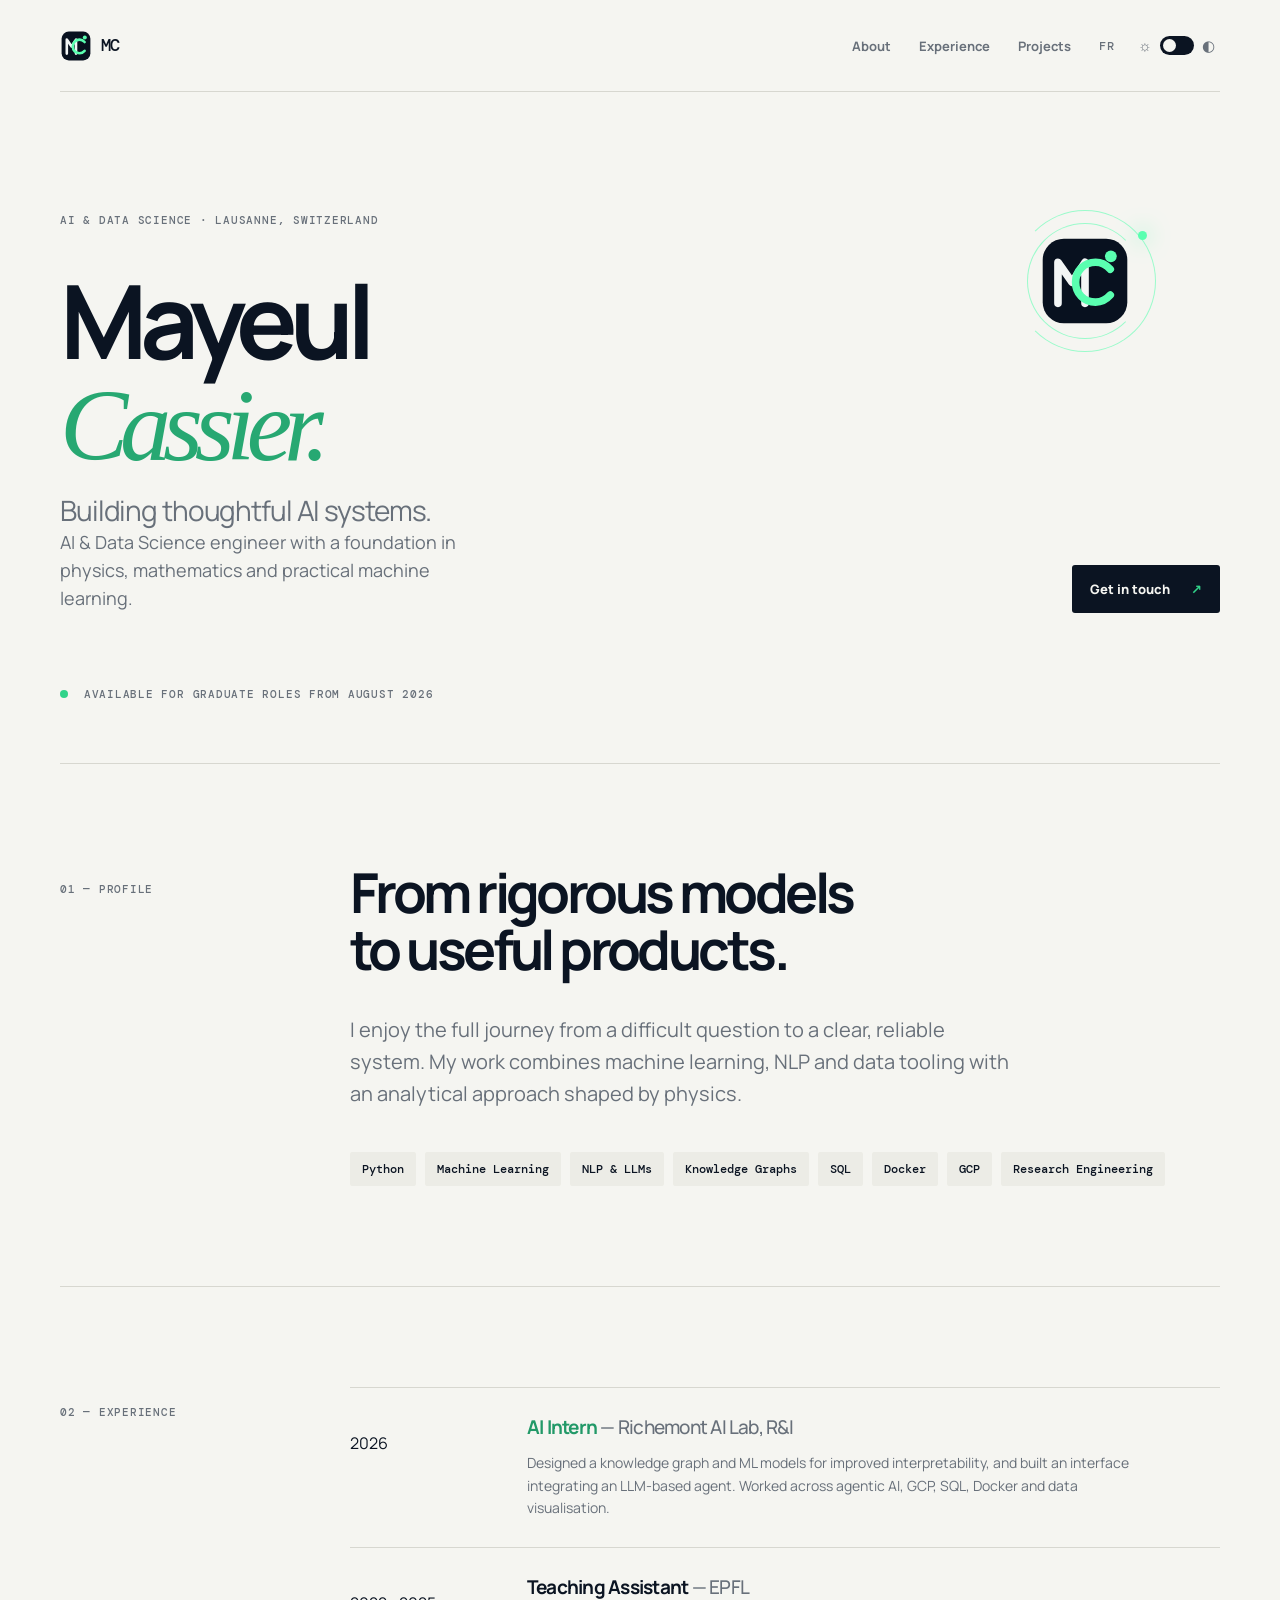
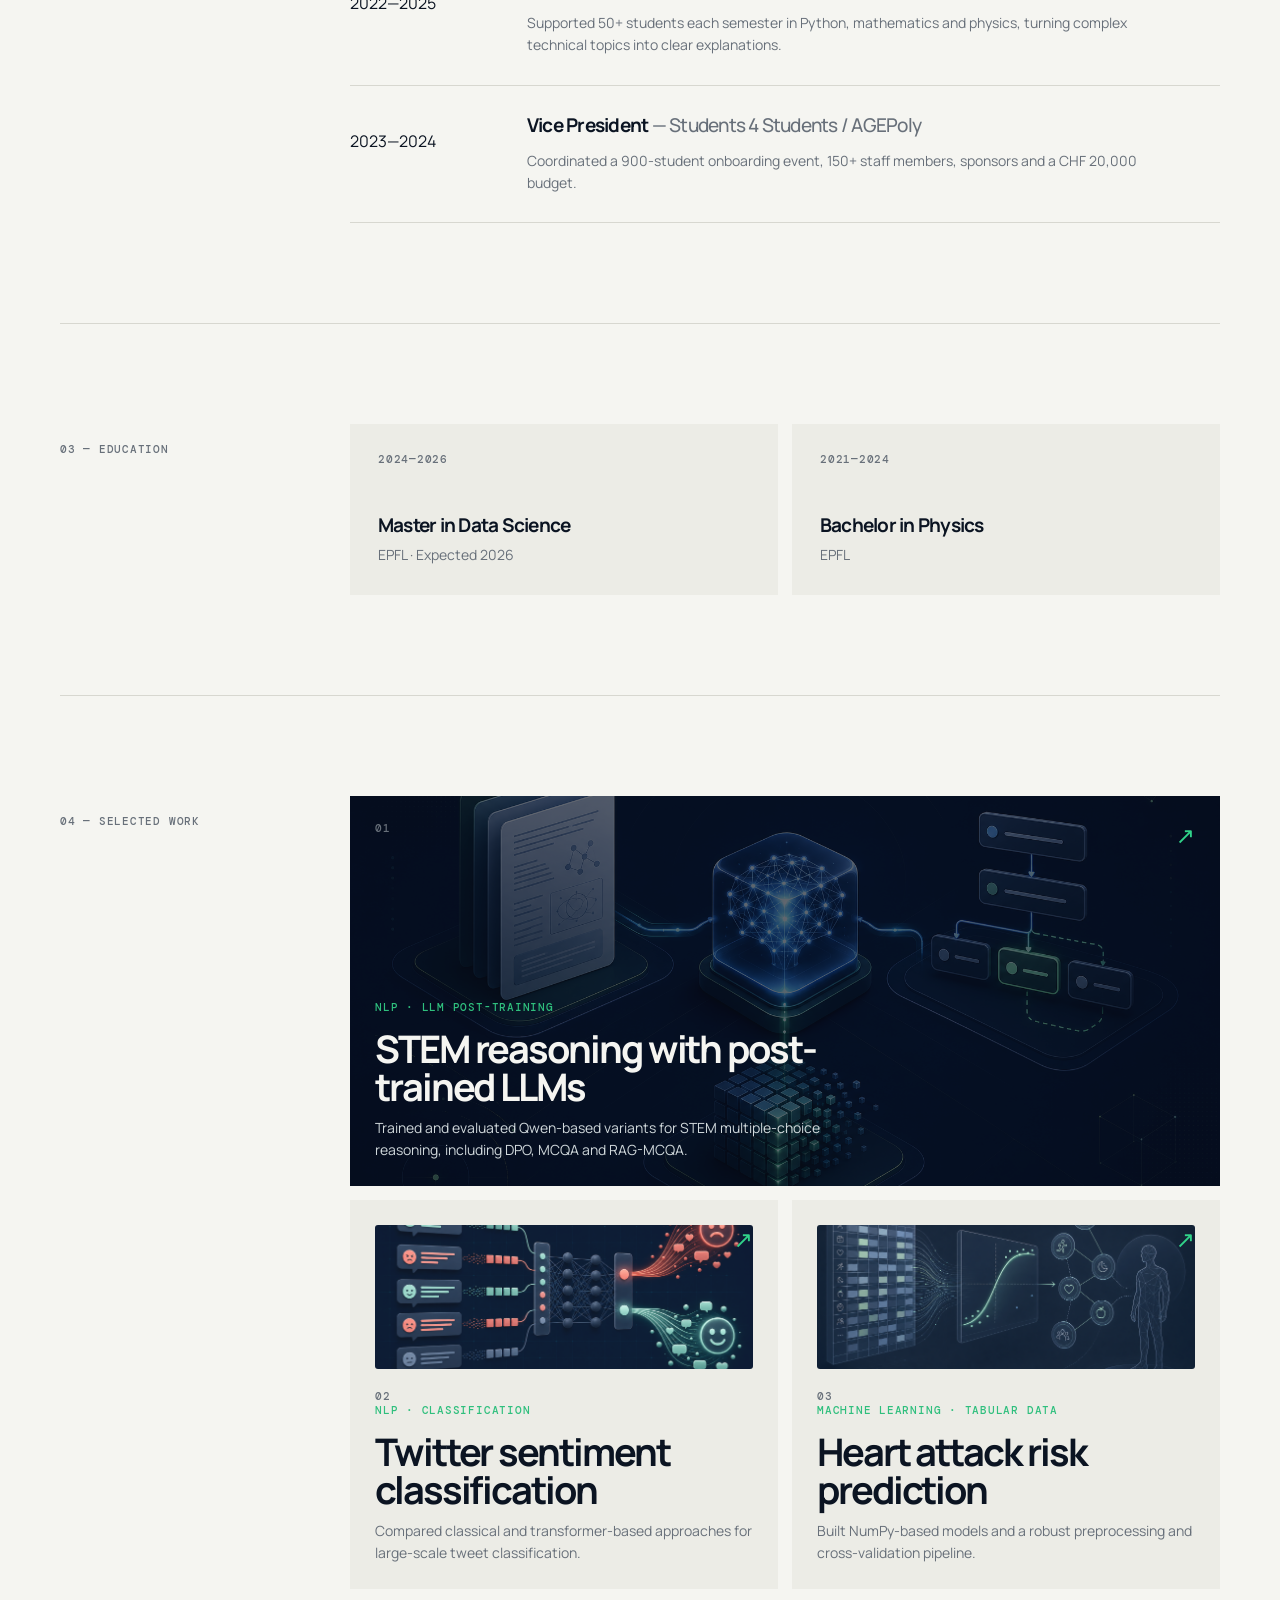
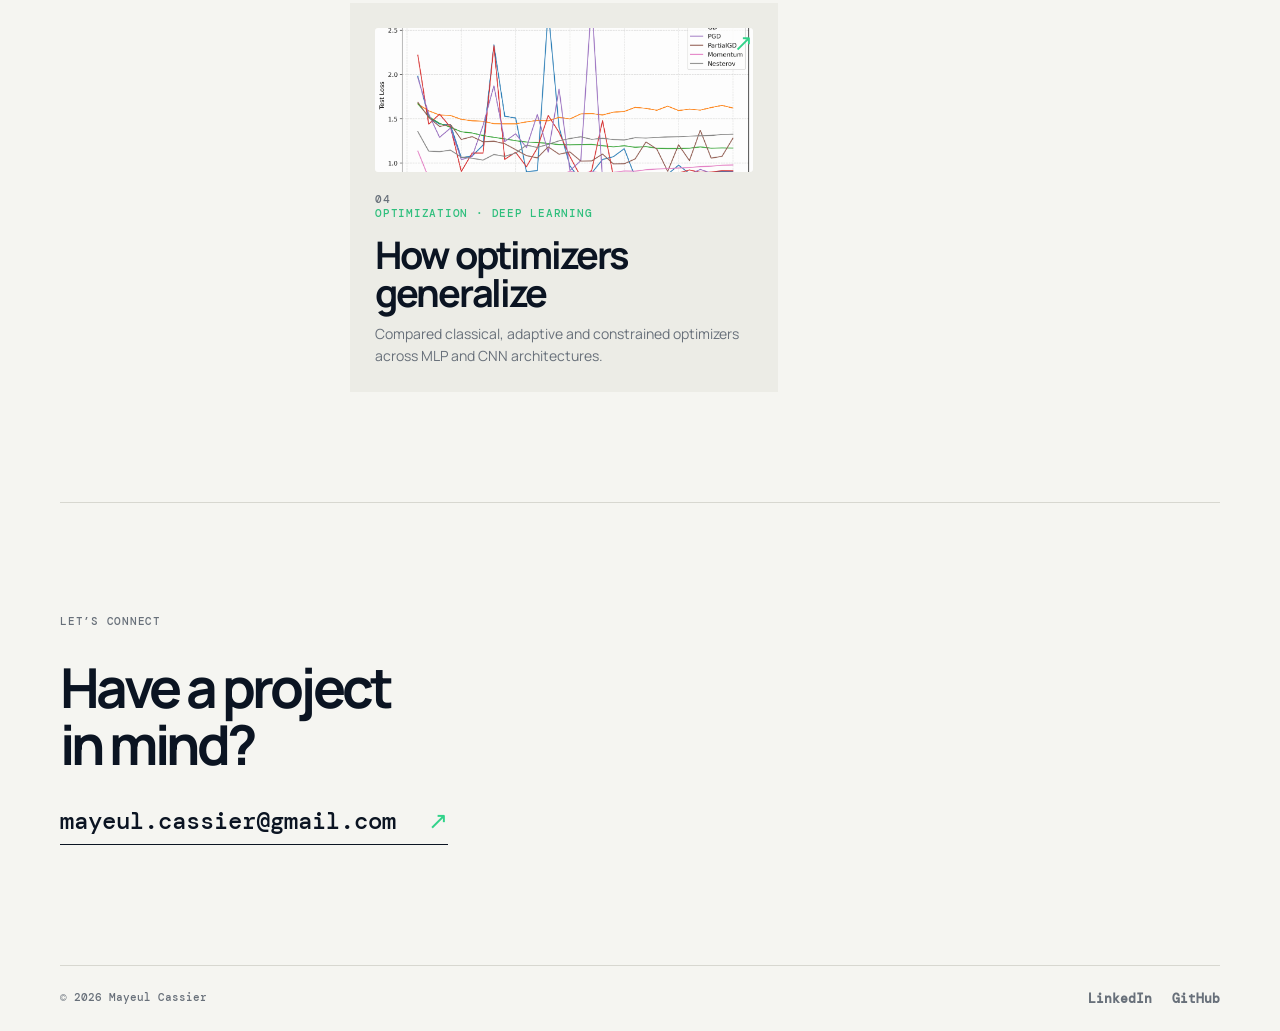
==== index.html @ 99a3031d "Add bilingual portfolio identity and project visuals" ====
<!doctype html>
<html lang="en">
  <head>
    <meta charset="UTF-8" />
    <meta name="viewport" content="width=device-width, initial-scale=1.0" />
    <meta name="description" content="Mayeul Cassier — AI & Data Science engineer based in Lausanne." />
    <meta name="theme-color" content="#08111f" />
    <title>Mayeul Cassier — AI & Data Science</title>
    <link rel="preconnect" href="https://fonts.googleapis.com" />
    <link rel="preconnect" href="https://fonts.gstatic.com" crossorigin />
    <link href="https://fonts.googleapis.com/css2?family=DM+Mono:wght@400;500&family=Manrope:wght@400;500;600;700;800&display=swap" rel="stylesheet" />
    <link rel="stylesheet" href="styles.css" />
    <script>
      (() => {
        const savedTheme = localStorage.getItem('theme');
        const systemPrefersDark = window.matchMedia('(prefers-color-scheme: dark)').matches;
        document.documentElement.dataset.theme = savedTheme || (systemPrefersDark ? 'dark' : 'light');
      })();
    </script>
  </head>
  <body>
    <header class="header container">
      <a class="wordmark" href="#top" aria-label="Mayeul Cassier, home"><img src="assets/mayeul-cassier-mark.svg" alt="" /><span>MC</span></a>
      <nav aria-label="Primary navigation">
        <a href="#about">About</a>
        <a href="#experience">Experience</a>
        <a href="#projects">Projects</a>
      </nav>
      <a class="language-link" href="fr/" hreflang="fr" lang="fr">FR</a>
      <button class="theme-toggle" type="button" aria-label="Toggle colour theme" aria-pressed="false">
        <span class="sun" aria-hidden="true">☼</span>
        <span class="toggle-track" aria-hidden="true"><span></span></span>
        <span class="moon" aria-hidden="true">◐</span>
      </button>
    </header>

    <main id="top">
      <section class="hero container">
        <p class="eyebrow">AI &amp; Data Science · Lausanne, Switzerland</p>
        <div class="identity-emblem" aria-hidden="true">
          <span class="orbit orbit-one"></span><span class="orbit orbit-two"></span><span class="orbit-dot"></span>
          <img src="assets/mayeul-cassier-mark.svg" alt="" />
        </div>
        <h1>Mayeul<br /><em>Cassier.</em></h1>
        <p class="hero-statement">Building thoughtful AI systems.</p>
        <div class="hero-bottom">
          <p class="intro">AI &amp; Data Science engineer with a foundation in physics, mathematics and practical machine learning.</p>
          <a class="button" href="mailto:mayeul.cassier@gmail.com">Get in touch <span aria-hidden="true">↗</span></a>
        </div>
        <div class="availability"><span></span> Available for graduate roles from August 2026</div>
      </section>

      <section class="about section container" id="about">
        <p class="section-label">01 — Profile</p>
        <div class="section-content">
          <h2>From rigorous models<br />to useful products.</h2>
          <p class="large-copy">I enjoy the full journey from a difficult question to a clear, reliable system. My work combines machine learning, NLP and data tooling with an analytical approach shaped by physics.</p>
          <div class="skills" aria-label="Technical skills">
            <span>Python</span><span>Machine Learning</span><span>NLP &amp; LLMs</span><span>Knowledge Graphs</span><span>SQL</span><span>Docker</span><span>GCP</span><span>Research Engineering</span>
          </div>
        </div>
      </section>

      <section class="experience section container" id="experience">
        <p class="section-label">02 — Experience</p>
        <div class="section-content timeline">
          <article class="timeline-item featured">
            <p class="date">2026</p>
            <div>
              <h3>AI Intern <span>— Richemont AI Lab, R&amp;I</span></h3>
              <p>Designed a knowledge graph and ML models for improved interpretability, and built an interface integrating an LLM-based agent. Worked across agentic AI, GCP, SQL, Docker and data visualisation.</p>
            </div>
          </article>
          <article class="timeline-item">
            <p class="date">2022—2025</p>
            <div>
              <h3>Teaching Assistant <span>— EPFL</span></h3>
              <p>Supported 50+ students each semester in Python, mathematics and physics, turning complex technical topics into clear explanations.</p>
            </div>
          </article>
          <article class="timeline-item">
            <p class="date">2023—2024</p>
            <div>
              <h3>Vice President <span>— Students 4 Students / AGEPoly</span></h3>
              <p>Coordinated a 900-student onboarding event, 150+ staff members, sponsors and a CHF 20,000 budget.</p>
            </div>
          </article>
        </div>
      </section>

      <section class="education section container">
        <p class="section-label">03 — Education</p>
        <div class="section-content education-grid">
          <div>
            <p class="year">2024—2026</p>
            <h3>Master in Data Science</h3>
            <p>EPFL · Expected 2026</p>
          </div>
          <div>
            <p class="year">2021—2024</p>
            <h3>Bachelor in Physics</h3>
            <p>EPFL</p>
          </div>
        </div>
      </section>

      <section class="projects section container" id="projects">
        <p class="section-label">04 — Selected work</p>
        <div class="section-content project-grid">
          <a class="project-card project-main" href="https://github.com/MayeulCassier/mnlp-stem-reasoning" target="_blank" rel="noreferrer">
            <img class="project-visual" src="assets/projects/mnlp-reasoning-pipeline.png" alt="Conceptual STEM reasoning pipeline" />
            <p class="project-index">01</p>
            <div><p class="project-type">NLP · LLM post-training</p><h3>STEM reasoning with post-trained LLMs</h3><p>Trained and evaluated Qwen-based variants for STEM multiple-choice reasoning, including DPO, MCQA and RAG-MCQA.</p></div>
            <span class="arrow" aria-hidden="true">↗</span>
          </a>
          <a class="project-card" href="https://github.com/MayeulCassier/twitter-sentiment-classification-epfl" target="_blank" rel="noreferrer">
            <img class="project-visual" src="assets/projects/twitter-sentiment-pipeline.png" alt="Conceptual tweet sentiment pipeline" />
            <p class="project-index">02</p>
            <div><p class="project-type">NLP · Classification</p><h3>Twitter sentiment classification</h3><p>Compared classical and transformer-based approaches for large-scale tweet classification.</p></div>
            <span class="arrow" aria-hidden="true">↗</span>
          </a>
          <a class="project-card" href="https://github.com/MayeulCassier/heart-attack-risk-ml-epfl" target="_blank" rel="noreferrer">
            <img class="project-visual" src="assets/projects/heart-risk-model-overview.png" alt="Conceptual tabular risk model" />
            <p class="project-index">03</p>
            <div><p class="project-type">Machine learning · Tabular data</p><h3>Heart attack risk prediction</h3><p>Built NumPy-based models and a robust preprocessing and cross-validation pipeline.</p></div>
            <span class="arrow" aria-hidden="true">↗</span>
          </a>
          <a class="project-card" href="https://github.com/MayeulCassier/how-optimizers-generalize" target="_blank" rel="noreferrer">
            <img class="project-visual" src="assets/projects/optimizer-generalization-results.png" alt="Optimizer comparison plot" />
            <p class="project-index">04</p>
            <div><p class="project-type">Optimization · Deep learning</p><h3>How optimizers generalize</h3><p>Compared classical, adaptive and constrained optimizers across MLP and CNN architectures.</p></div>
            <span class="arrow" aria-hidden="true">↗</span>
          </a>
        </div>
      </section>

      <section class="contact container">
        <p class="eyebrow">Let’s connect</p>
        <h2>Have a project<br />in mind?</h2>
        <a class="contact-email" href="mailto:mayeul.cassier@gmail.com">mayeul.cassier@gmail.com <span aria-hidden="true">↗</span></a>
      </section>
    </main>

    <footer class="footer container">
      <p>© <span id="year"></span> Mayeul Cassier</p>
      <div><a href="https://www.linkedin.com/in/mayeul-cassier-48a8371b2" target="_blank" rel="noreferrer">LinkedIn</a><a href="https://github.com/MayeulCassier" target="_blank" rel="noreferrer">GitHub</a></div>
    </footer>
    <script src="script.js"></script>
  </body>
</html>
---- styles.css ----
:root { --bg:#f5f5f1; --surface:#ecece6; --text:#0b1422; --muted:#68707a; --line:#d7d7d0; --accent:#5affb0; --dark:#08111f; --shadow:0 20px 45px rgba(7,18,32,.08); }
:root[data-theme="dark"] { --bg:#08111f; --surface:#101d2c; --text:#f2f5f5; --muted:#a5b0bc; --line:#233344; --accent:#5affb0; --dark:#f1f5f4; --shadow:0 20px 45px rgba(0,0,0,.25); }
* { box-sizing:border-box; }
html { scroll-behavior:smooth; }
body { margin:0; background:var(--bg); color:var(--text); font-family:Manrope,system-ui,sans-serif; transition:background .25s,color .25s; }
a { color:inherit; text-decoration:none; }
.container { width:min(1160px,calc(100% - 48px)); margin:auto; }
.header { height:92px; display:flex; align-items:center; justify-content:space-between; border-bottom:1px solid var(--line); }
.wordmark { display:flex; align-items:center; gap:9px; font:500 17px/1 "DM Mono",monospace; letter-spacing:-1px; }.wordmark img { width:32px; height:32px; }.wordmark span { color:var(--text); }
nav { display:flex; gap:28px; margin-left:auto; margin-right:28px; } nav a,.footer a,.language-link { color:var(--muted); font-size:13px; font-weight:700; } nav a:hover,.footer a:hover,.language-link:hover { color:var(--text); }.language-link { margin-right:18px; font:500 12px "DM Mono",monospace; letter-spacing:.08em; }
.theme-toggle { border:0; color:var(--text); background:transparent; padding:5px; display:flex; align-items:center; gap:8px; cursor:pointer; font-size:18px; }.toggle-track { width:34px; height:19px; background:var(--text); border-radius:20px; padding:3px; display:flex; align-items:center; }.toggle-track span { display:block; width:13px; height:13px; border-radius:50%; background:var(--bg); transition:transform .2s; }:root[data-theme="dark"] .toggle-track span { transform:translateX(15px); }.sun,.moon { font-size:15px; color:var(--muted); }
.hero { min-height:610px; padding:110px 0 62px; display:flex; flex-direction:column; position:relative; }.eyebrow,.section-label,.project-index,.project-type,.availability,.year { font:500 11px/1.3 "DM Mono",monospace; text-transform:uppercase; letter-spacing:.07em; color:var(--muted); }.hero h1 { margin:32px 0 15px; max-width:850px; font-size:clamp(54px,8vw,112px); line-height:.98; letter-spacing:-.075em; font-weight:700; }.hero h1 em { color:#27a872; font-family:Georgia,serif; font-weight:400; letter-spacing:-.08em; }.hero-statement { margin:0; color:var(--muted); font-size:clamp(18px,2.3vw,28px); letter-spacing:-.04em; }.identity-emblem { position:absolute; top:112px; right:5%; width:154px; aspect-ratio:1; display:grid; place-items:center; }.identity-emblem img { width:94px; height:94px; position:relative; z-index:2; }.orbit { position:absolute; border:1px solid color-mix(in srgb,var(--accent) 58%,transparent); border-radius:50%; animation:orbit 11s linear infinite; }.orbit-one { width:142px; height:142px; border-left-color:transparent; }.orbit-two { width:116px; height:116px; border-right-color:transparent; animation-duration:7s; animation-direction:reverse; }.orbit-dot { position:absolute; width:9px; height:9px; border-radius:50%; background:var(--accent); box-shadow:0 0 22px var(--accent); transform:translate(57px,-46px); animation:pulse 2.8s ease-in-out infinite; }.hero-bottom { display:flex; justify-content:space-between; align-items:end; gap:40px; margin-top:auto; }.intro { max-width:410px; margin:0; font-size:18px; line-height:1.55; color:var(--muted); }.button { padding:15px 18px; background:var(--text); color:var(--bg); font-size:13px; font-weight:800; border-radius:3px; white-space:nowrap; }.button span,.contact-email span { margin-left:18px; color:#31d38a; }.availability { margin-top:74px; }.availability span { display:inline-block; width:8px; height:8px; background:#31d38a; border-radius:50%; margin-right:8px; }
.section { display:grid; grid-template-columns:25% 1fr; padding:100px 0; border-top:1px solid var(--line); }.section-label { padding-top:7px; }.section-content h2,.contact h2 { font-size:clamp(32px,4.3vw,60px); line-height:1.04; letter-spacing:-.065em; margin:0 0 36px; }.large-copy { max-width:670px; color:var(--muted); font-size:20px; line-height:1.6; }.skills { display:flex; flex-wrap:wrap; gap:9px; margin-top:42px; }.skills span { padding:9px 12px; background:var(--surface); border-radius:2px; font:500 12px "DM Mono",monospace; }
.timeline { border-top:1px solid var(--line); }.timeline-item { display:grid; grid-template-columns:155px 1fr; gap:22px; padding:28px 0; border-bottom:1px solid var(--line); }.timeline-item h3,.education-grid h3 { font-size:19px; line-height:1.25; letter-spacing:-.04em; margin:0 0 12px; }.timeline-item h3 span { color:var(--muted); font-weight:500; }.timeline-item p:not(.date),.education-grid p:not(.year) { max-width:610px; margin:0; color:var(--muted); font-size:14px; line-height:1.6; }.featured h3 { color:#229968; }
.education-grid { display:grid; grid-template-columns:repeat(2,1fr); gap:14px; }.education-grid>div { padding:28px; min-height:170px; background:var(--surface); }.education-grid .year { margin:0 0 47px; }.education-grid h3 { margin-bottom:7px; }
.project-grid { display:grid; grid-template-columns:repeat(2,1fr); gap:14px; }.project-card { min-height:340px; padding:25px; background:var(--surface); display:flex; flex-direction:column; position:relative; overflow:hidden; transition:transform .2s,box-shadow .2s; }.project-card:hover { transform:translateY(-4px); box-shadow:var(--shadow); }.project-main { grid-column:span 2; min-height:390px; background:var(--dark); color:var(--bg); }.project-visual { width:100%; height:144px; object-fit:cover; border-radius:3px; margin-bottom:20px; opacity:.94; transition:transform .35s ease,opacity .35s ease; }.project-card:hover .project-visual { transform:scale(1.035); opacity:1; }.project-main .project-visual { position:absolute; inset:0; width:100%; height:100%; border-radius:0; margin:0; opacity:.36; }.project-main::after { content:""; position:absolute; inset:0; background:linear-gradient(90deg,rgba(8,17,31,.93),rgba(8,17,31,.55)); }.project-main>* { position:relative; z-index:1; }.project-index { margin:0; }.project-card>div { margin-top:auto; max-width:525px; }.project-type { color:#2fbf7d; margin:0 0 15px; }.project-card h3 { margin:0 0 12px; font-size:clamp(23px,3vw,38px); line-height:1; letter-spacing:-.055em; }.project-card p:last-child { margin:0; max-width:460px; color:var(--muted); font-size:14px; line-height:1.55; }.project-main p:last-child { color:#d0d8db; }.arrow { position:absolute; top:23px; right:25px; font-size:23px; color:#31d38a; }
.contact { margin-top:10px; padding:100px 0 120px; border-top:1px solid var(--line); }.contact h2 { margin:31px 0; }.contact-email { display:inline-block; padding-bottom:8px; border-bottom:1px solid var(--text); font:500 clamp(16px,2vw,24px) "DM Mono",monospace; }.footer { padding:24px 0; border-top:1px solid var(--line); display:flex; justify-content:space-between; color:var(--muted); font:500 11px "DM Mono",monospace; }.footer p { margin:0; }.footer div { display:flex; gap:20px; }
@keyframes orbit { to { transform:rotate(360deg); } } @keyframes pulse { 50% { transform:translate(57px,-46px) scale(.65); opacity:.45; } }
@media (prefers-reduced-motion:reduce) { *,*::before,*::after { animation-duration:.01ms !important; animation-iteration-count:1 !important; scroll-behavior:auto !important; } }
@media (max-width:700px) { .container { width:min(100% - 32px,1160px); }.header { height:72px; } nav { display:none; }.language-link { margin-left:auto; margin-right:14px; }.hero { min-height:620px; padding-top:75px; }.hero h1 { margin:27px 0 12px; font-size:56px; }.identity-emblem { top:68px; right:0; width:96px; }.identity-emblem img { width:62px; height:62px; }.orbit-one { width:92px; height:92px; }.orbit-two { width:72px; height:72px; }.orbit-dot { transform:translate(35px,-29px); }.hero-bottom { align-items:start; flex-direction:column; }.availability { margin-top:58px; }.section { grid-template-columns:1fr; gap:35px; padding:70px 0; }.timeline-item { grid-template-columns:1fr; gap:11px; }.education-grid,.project-grid { grid-template-columns:1fr; }.project-main { grid-column:auto; }.project-card { min-height:310px; }.project-main { min-height:360px; }.contact { padding:75px 0; }.footer { gap:20px; flex-direction:column; } }
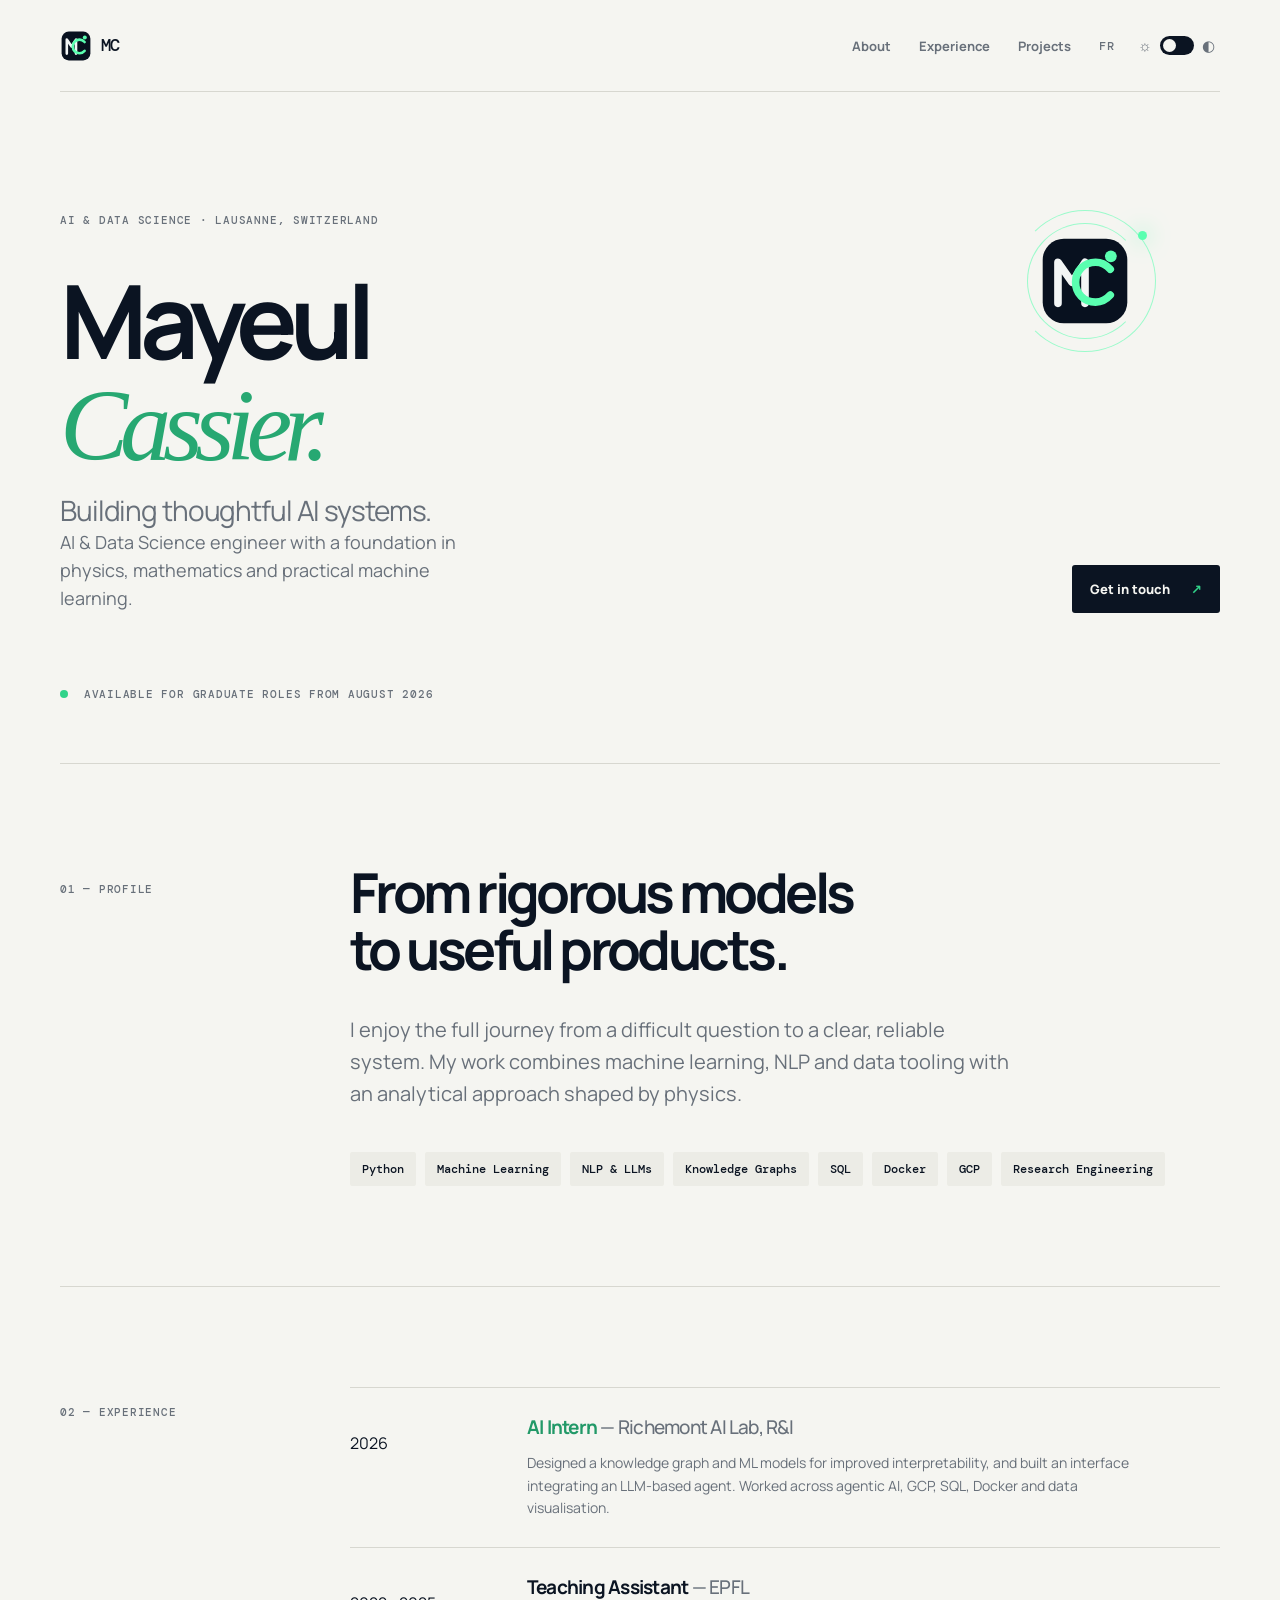
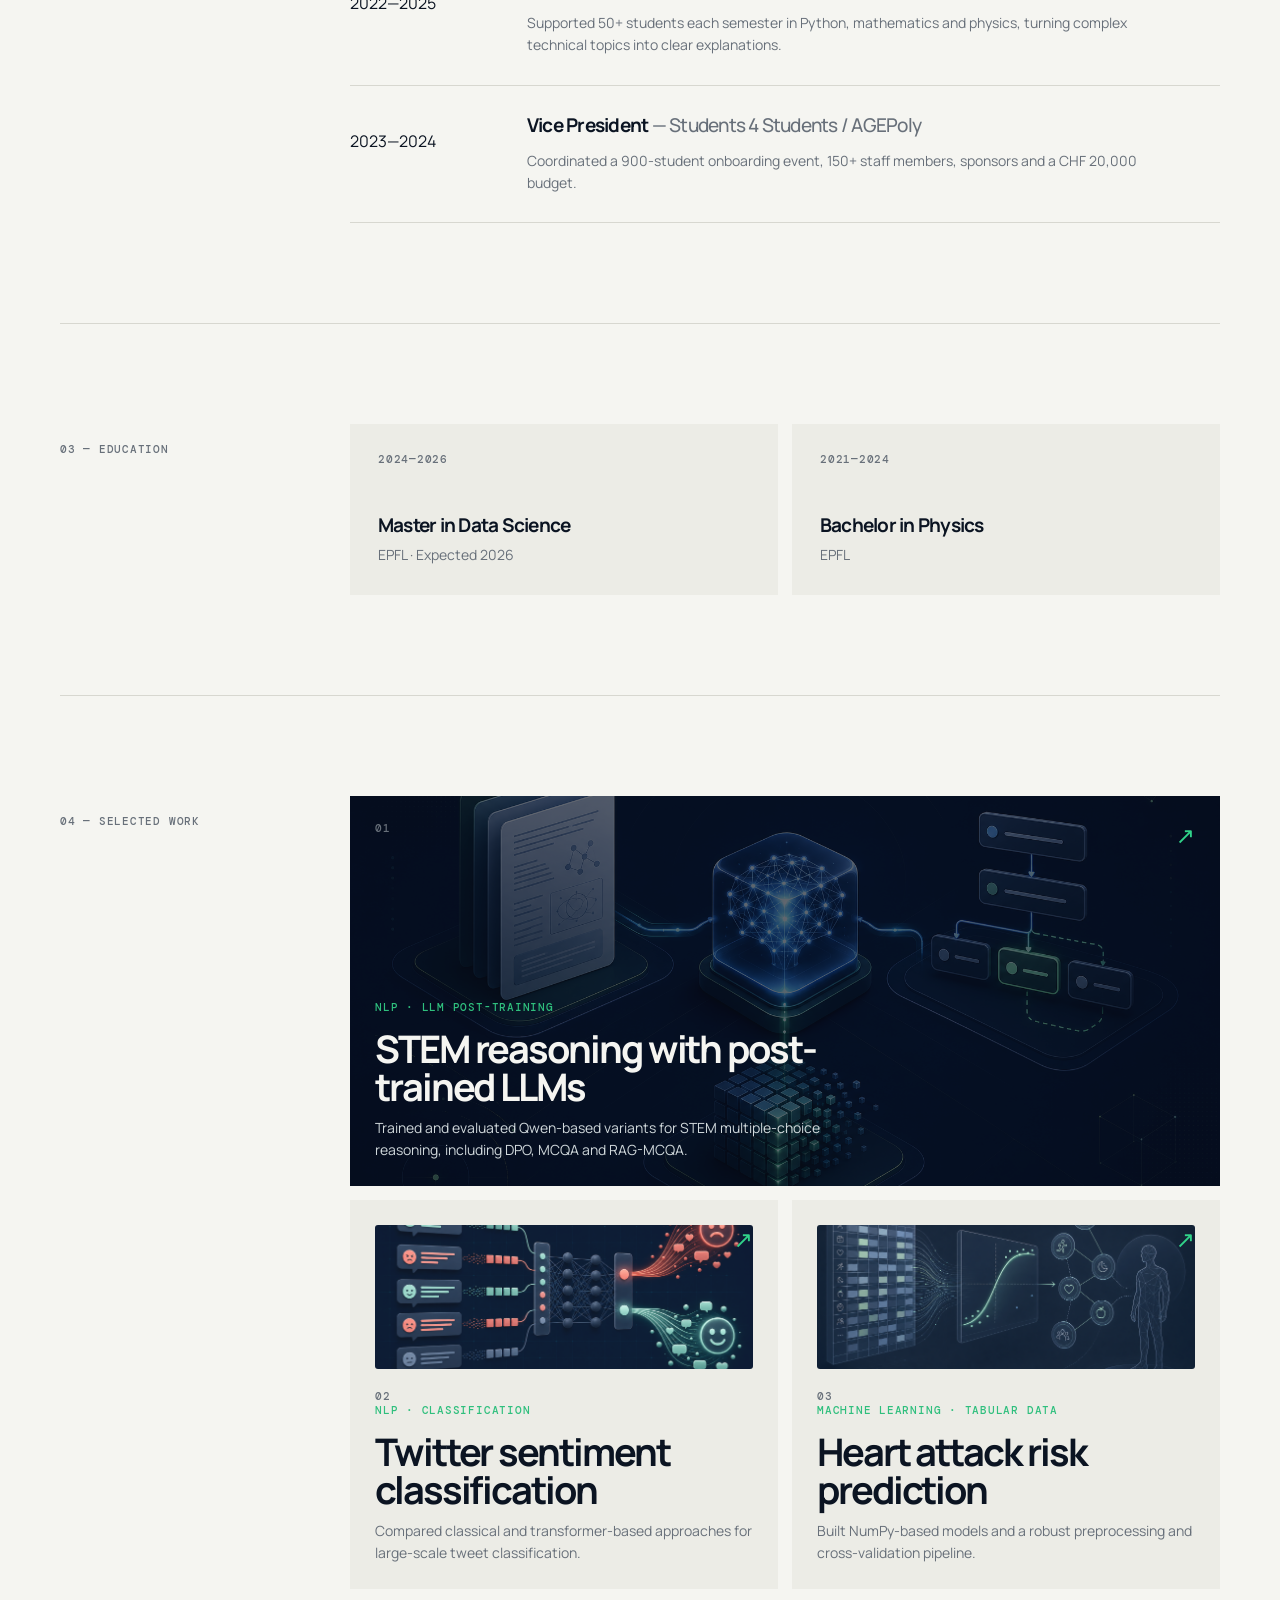
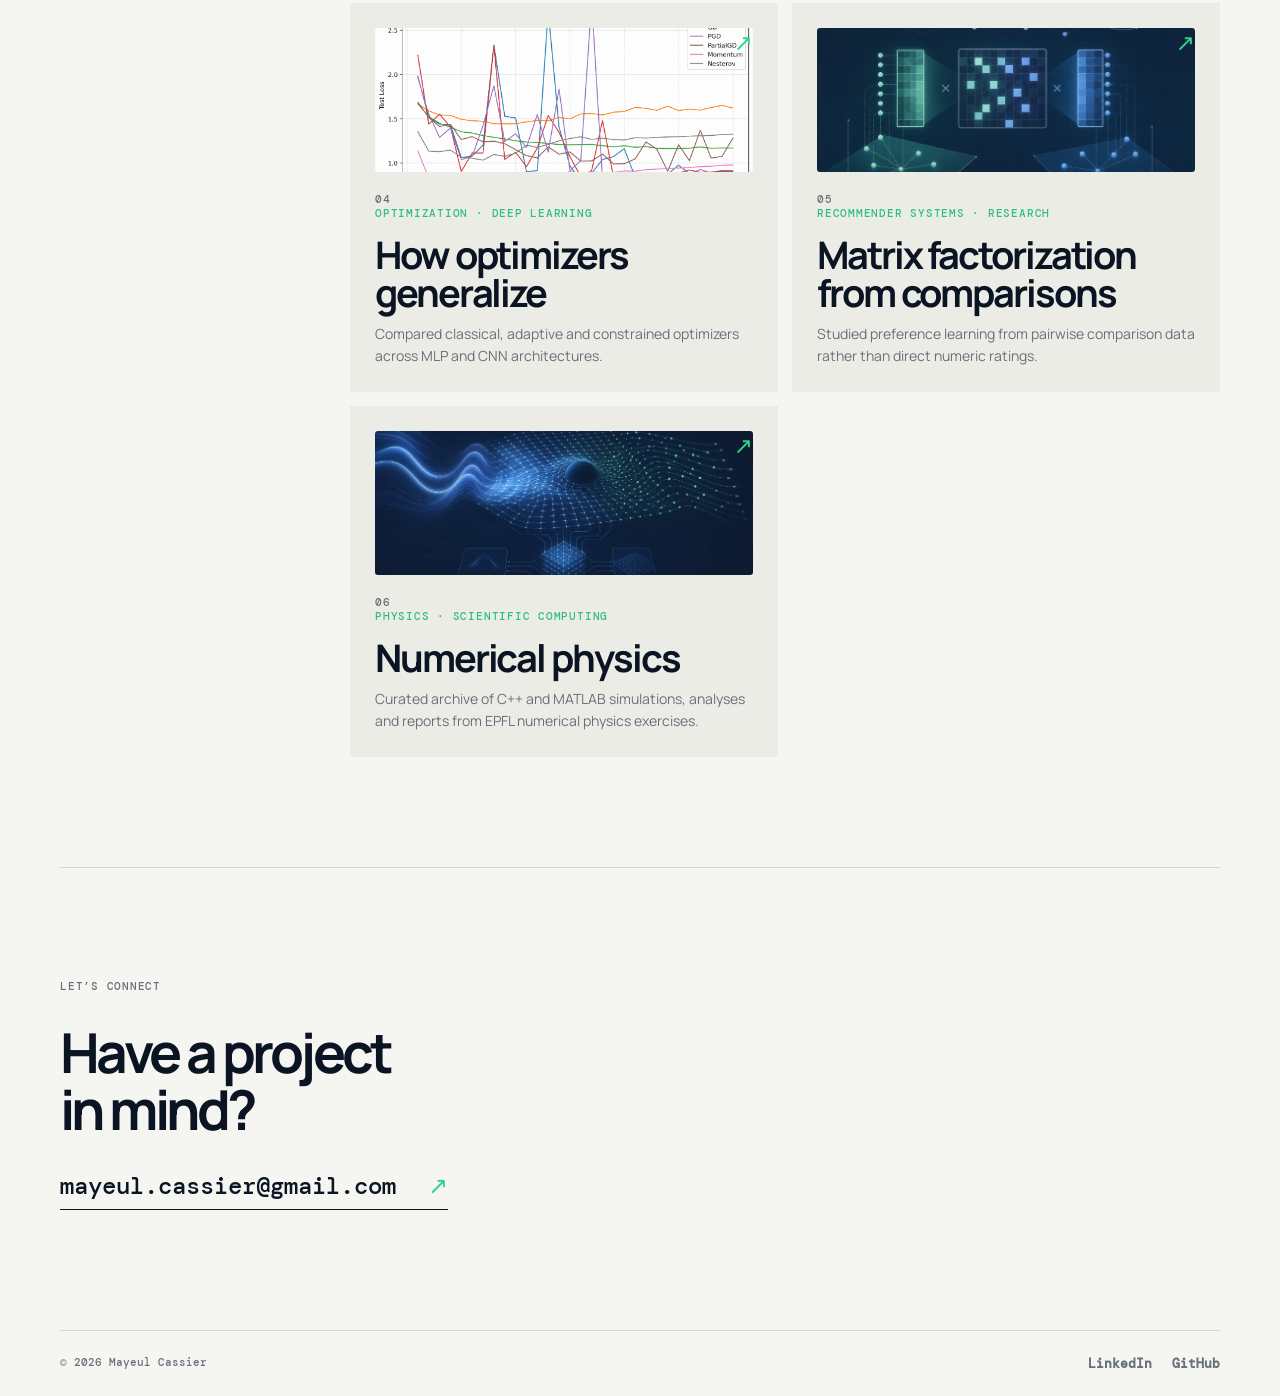
==== commit 695facde: "Add matrix and physics project visuals" ====
--- a/index.html
+++ b/index.html
@@ -131,6 +131,18 @@
             <div><p class="project-type">Optimization · Deep learning</p><h3>How optimizers generalize</h3><p>Compared classical, adaptive and constrained optimizers across MLP and CNN architectures.</p></div>
             <span class="arrow" aria-hidden="true">↗</span>
           </a>
+          <a class="project-card" href="https://github.com/MayeulCassier/Matrix-Factorization-With-Comparison-Data" target="_blank" rel="noreferrer">
+            <img class="project-visual" src="assets/projects/matrix-factorization-comparisons.png" alt="Conceptual matrix factorization from comparison data" />
+            <p class="project-index">05</p>
+            <div><p class="project-type">Recommender systems · Research</p><h3>Matrix factorization from comparisons</h3><p>Studied preference learning from pairwise comparison data rather than direct numeric ratings.</p></div>
+            <span class="arrow" aria-hidden="true">↗</span>
+          </a>
+          <a class="project-card" href="https://github.com/MayeulCassier/numerical-physics-epfl" target="_blank" rel="noreferrer">
+            <img class="project-visual" src="assets/projects/numerical-physics-simulation.png" alt="Conceptual numerical physics simulation" />
+            <p class="project-index">06</p>
+            <div><p class="project-type">Physics · Scientific computing</p><h3>Numerical physics</h3><p>Curated archive of C++ and MATLAB simulations, analyses and reports from EPFL numerical physics exercises.</p></div>
+            <span class="arrow" aria-hidden="true">↗</span>
+          </a>
         </div>
       </section>
 
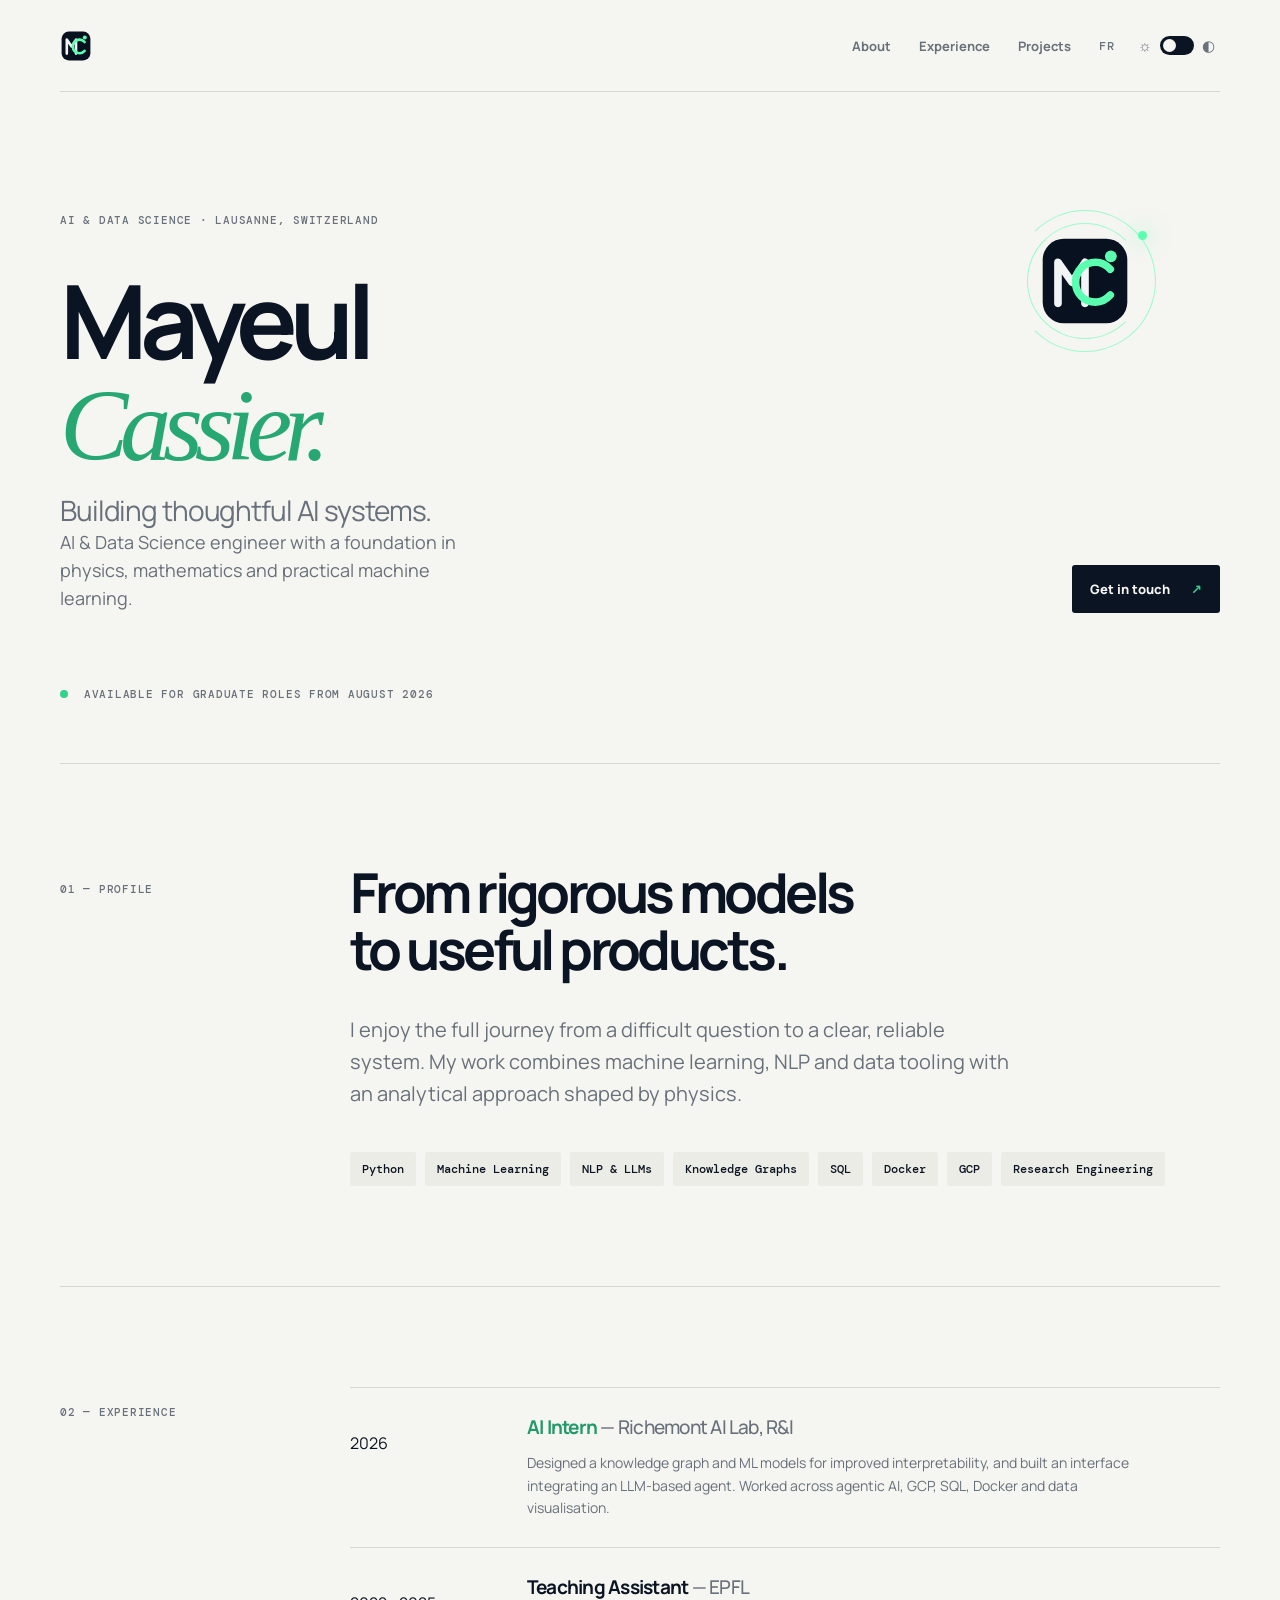
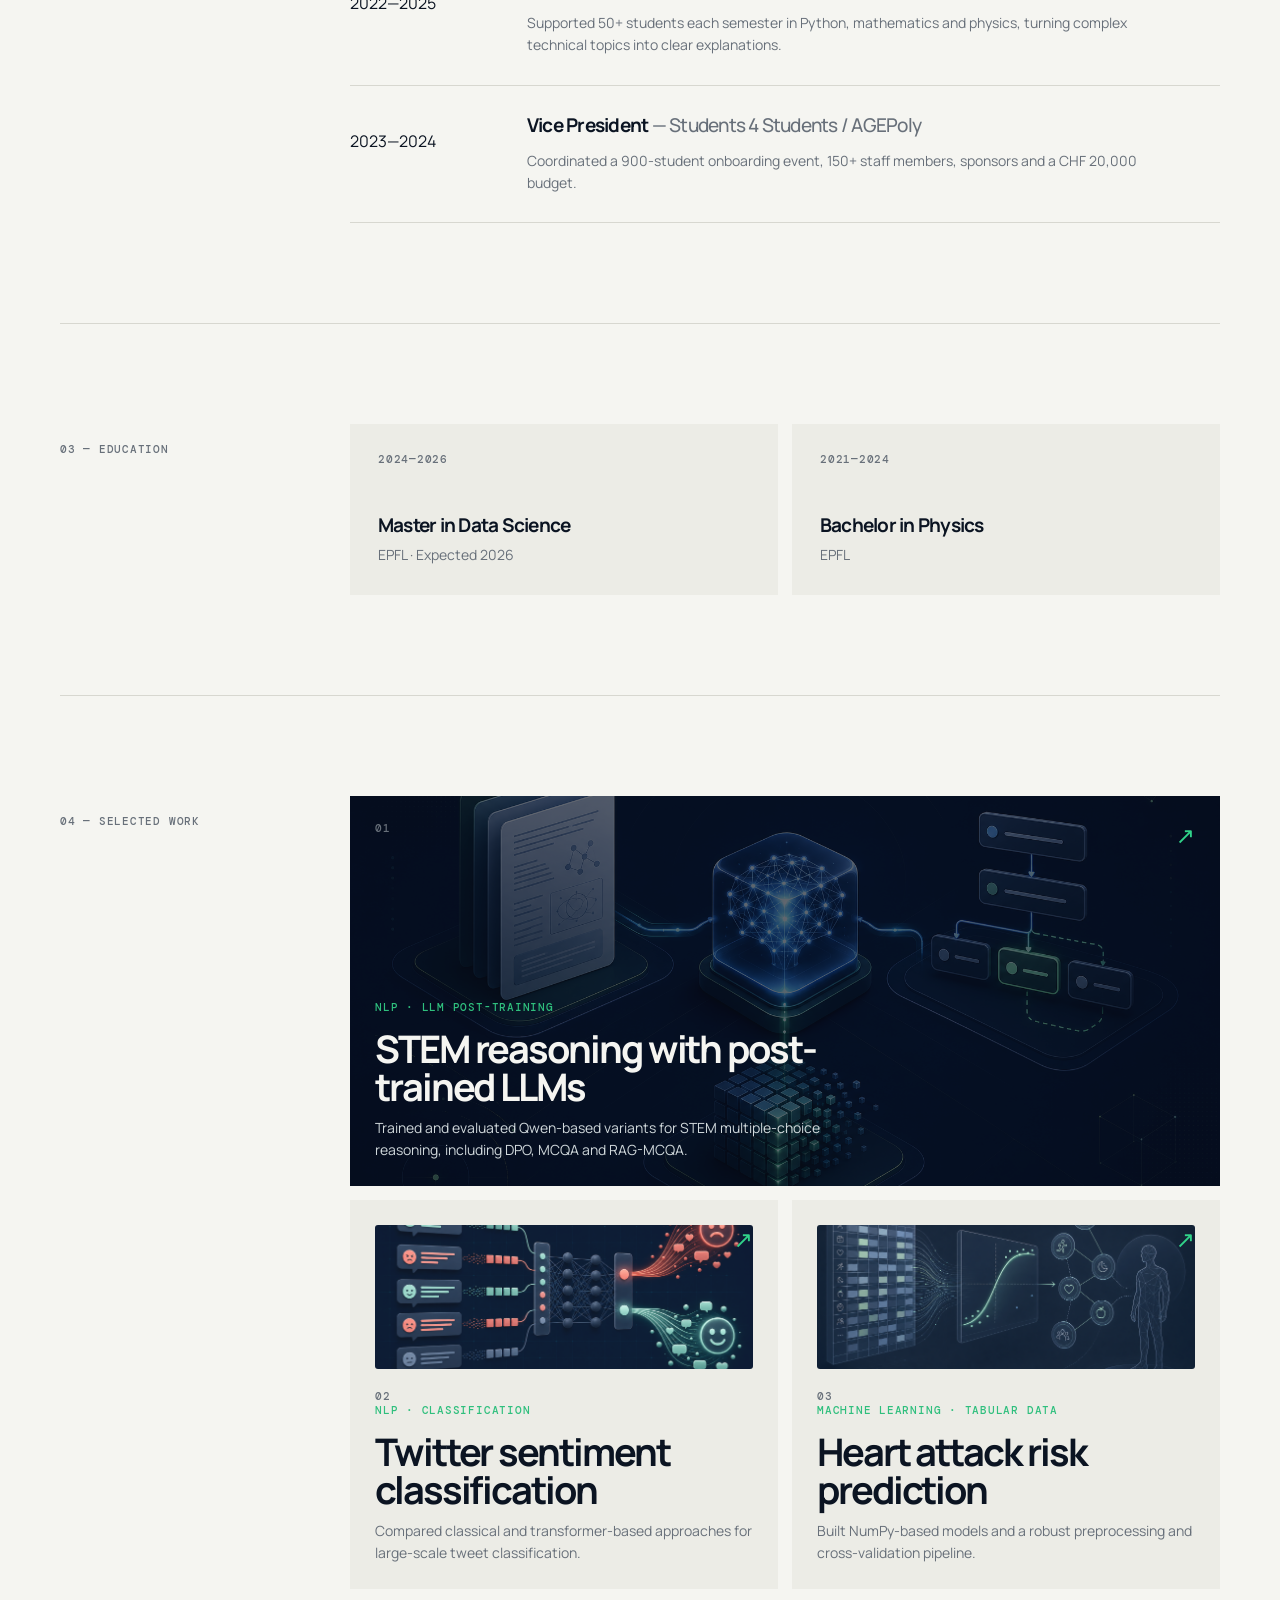
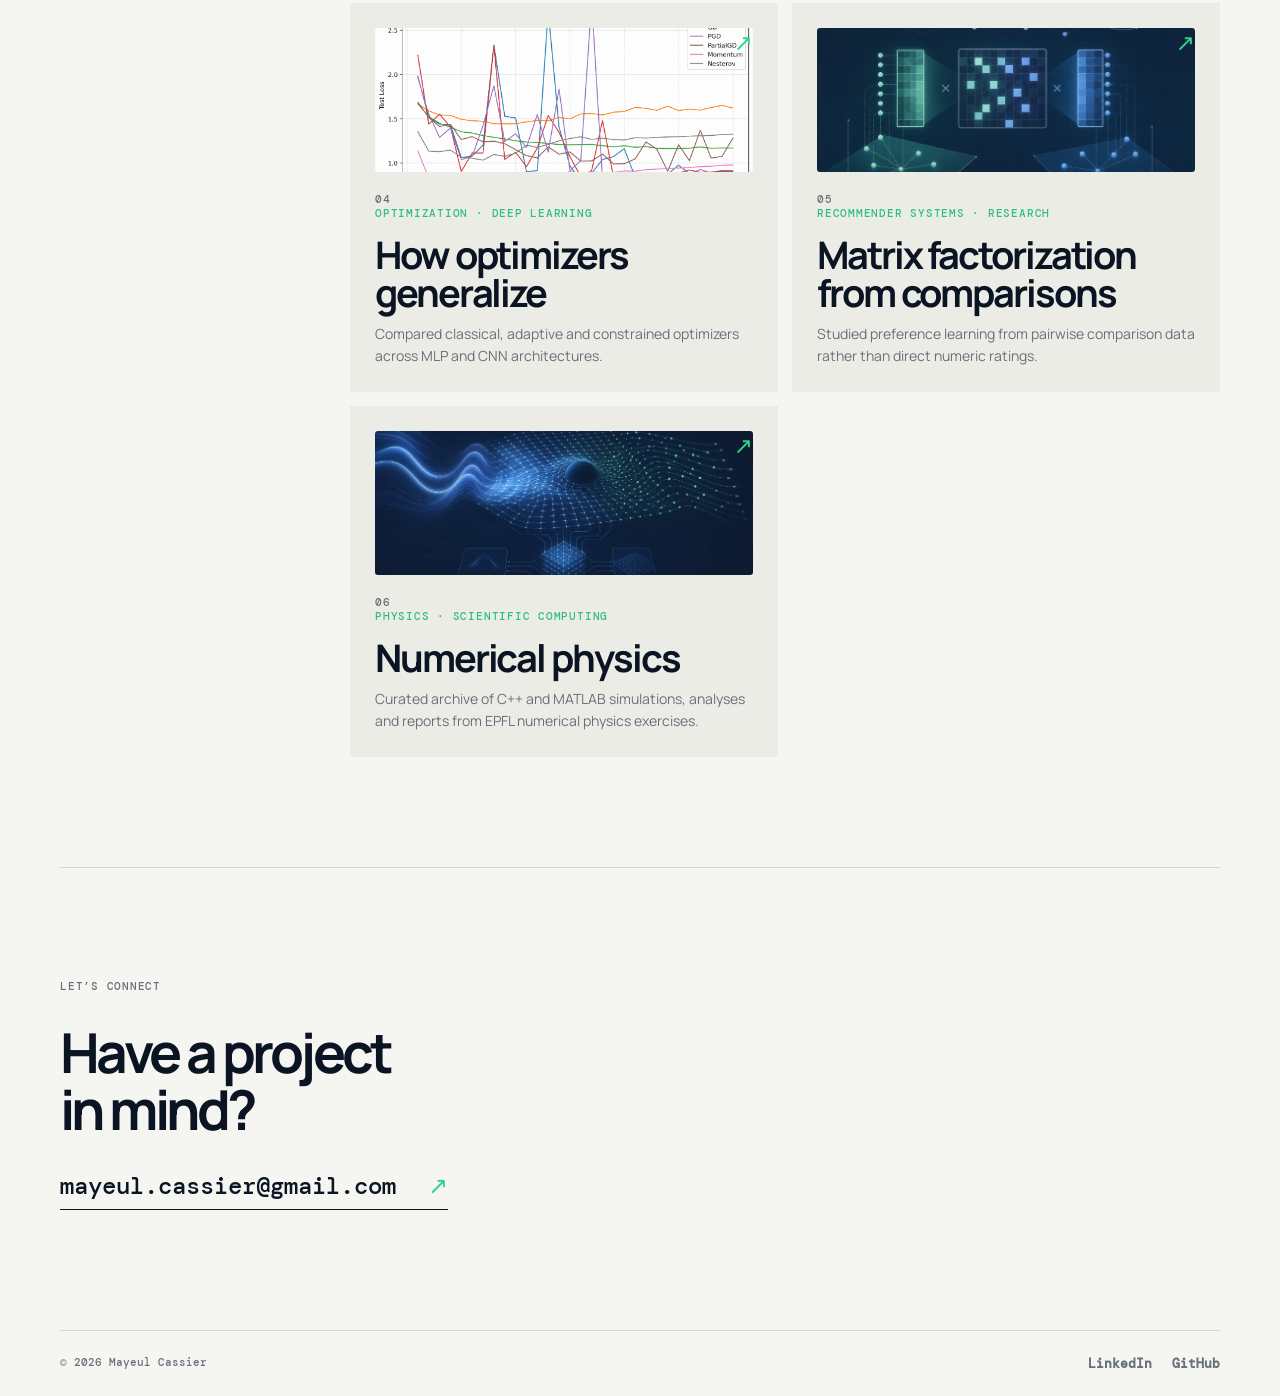
==== commit 9a45ef4b: "Simplify header monogram" ====
--- a/index.html
+++ b/index.html
@@ -20,7 +20,7 @@
   </head>
   <body>
     <header class="header container">
-      <a class="wordmark" href="#top" aria-label="Mayeul Cassier, home"><img src="assets/mayeul-cassier-mark.svg" alt="" /><span>MC</span></a>
+      <a class="wordmark" href="#top" aria-label="Mayeul Cassier, home"><img src="assets/mayeul-cassier-mark.svg" alt="" /></a>
       <nav aria-label="Primary navigation">
         <a href="#about">About</a>
         <a href="#experience">Experience</a>
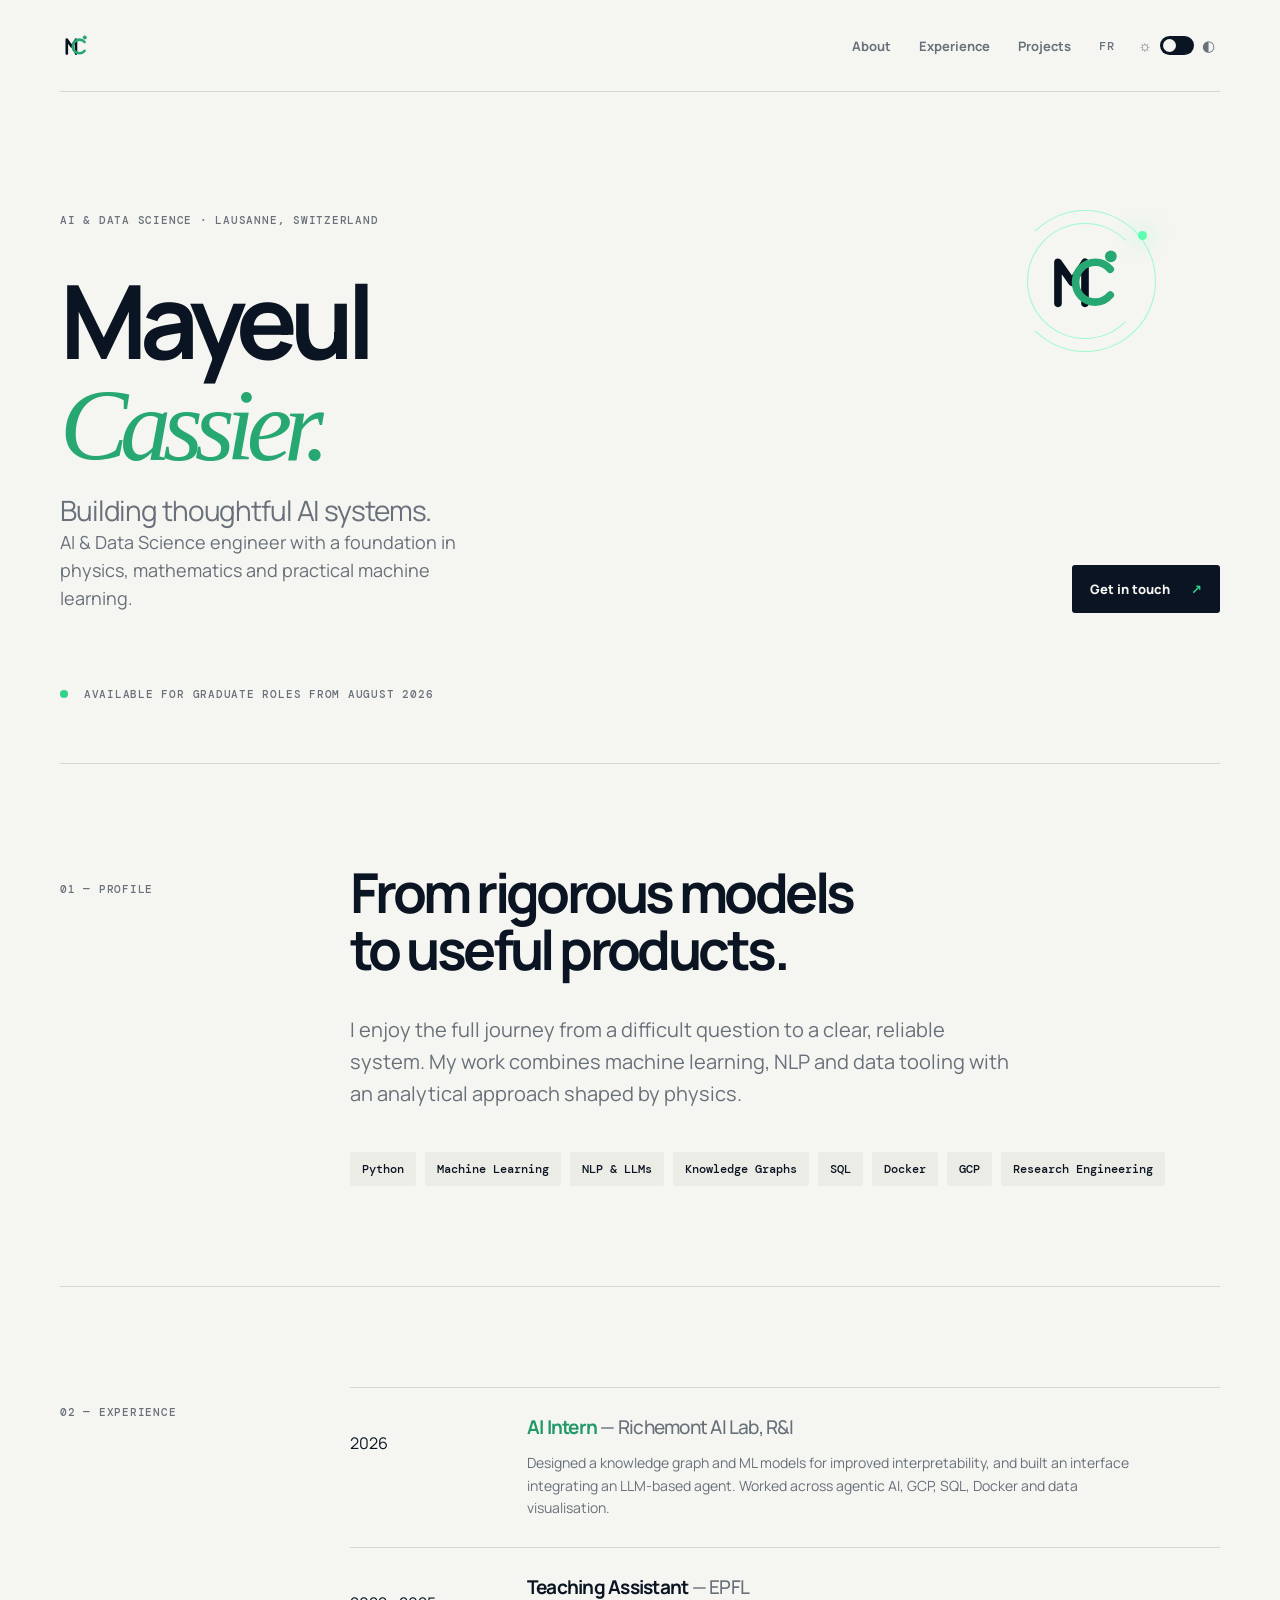
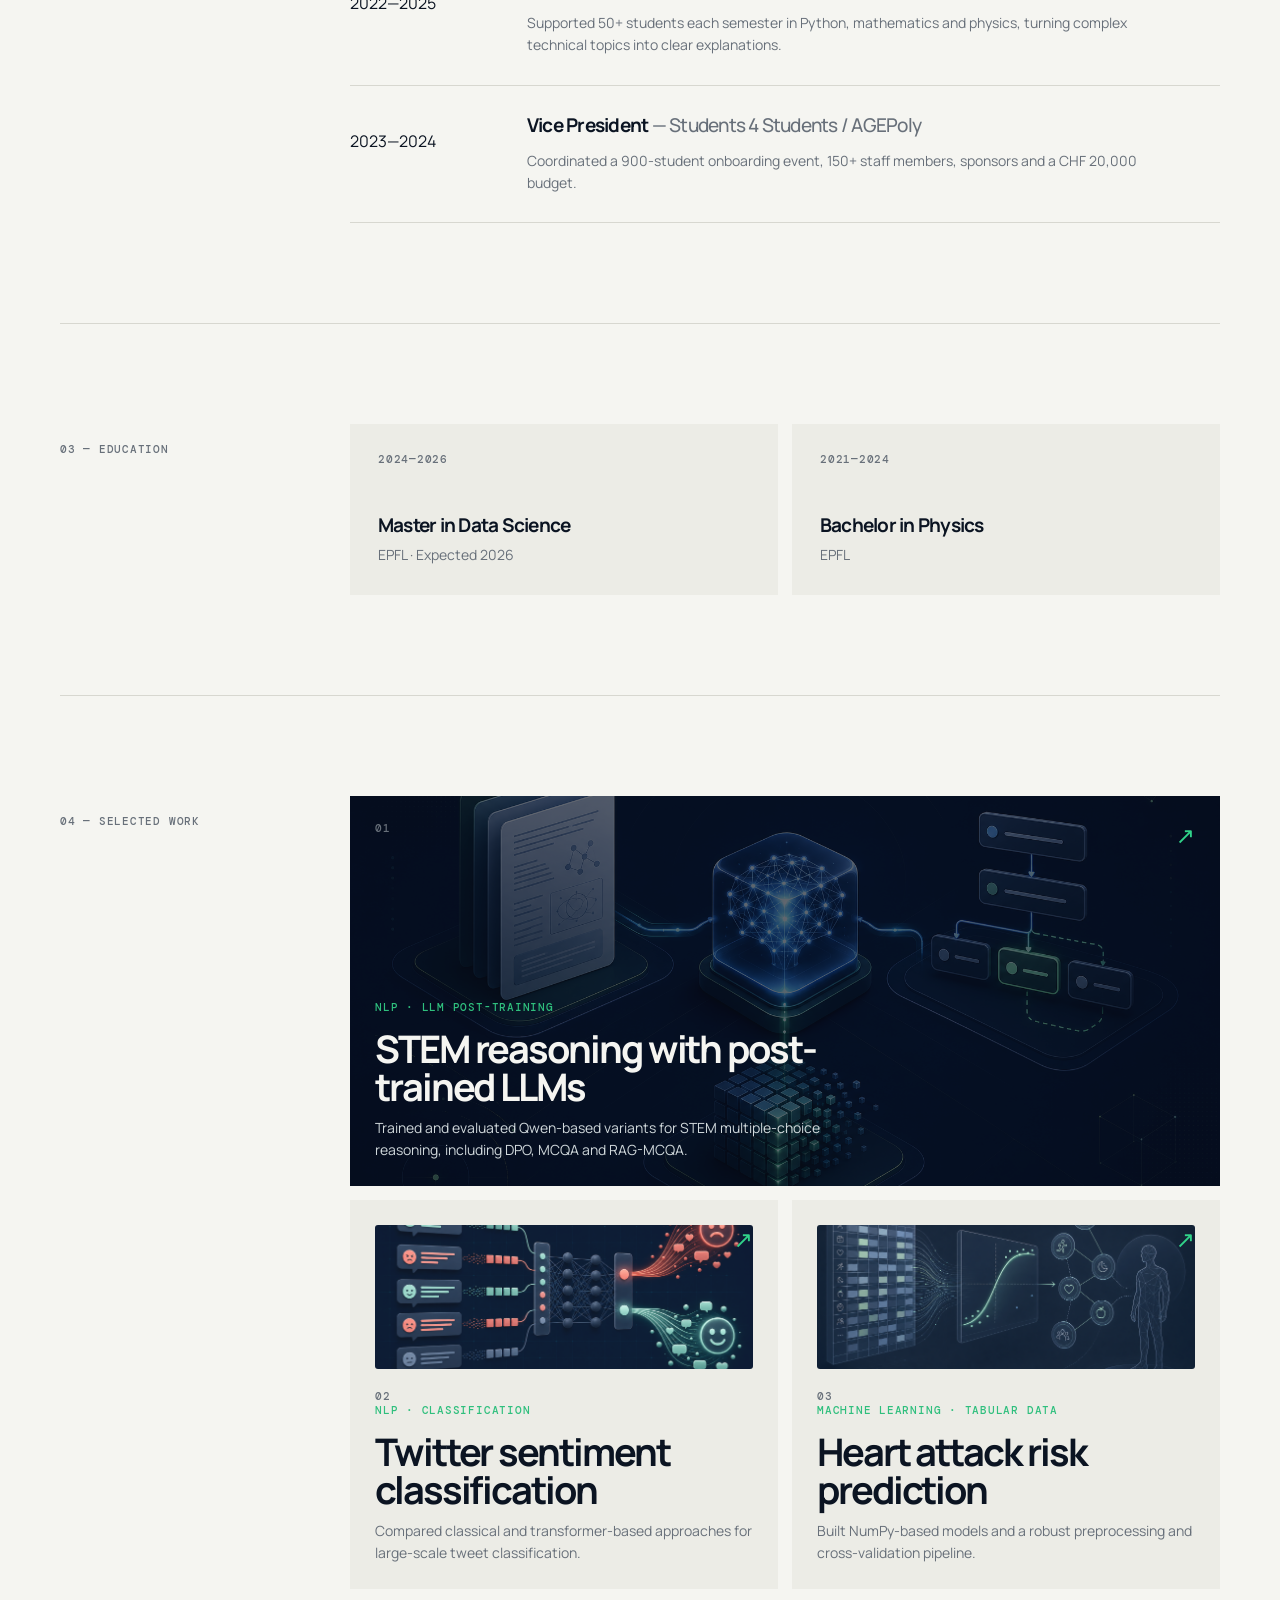
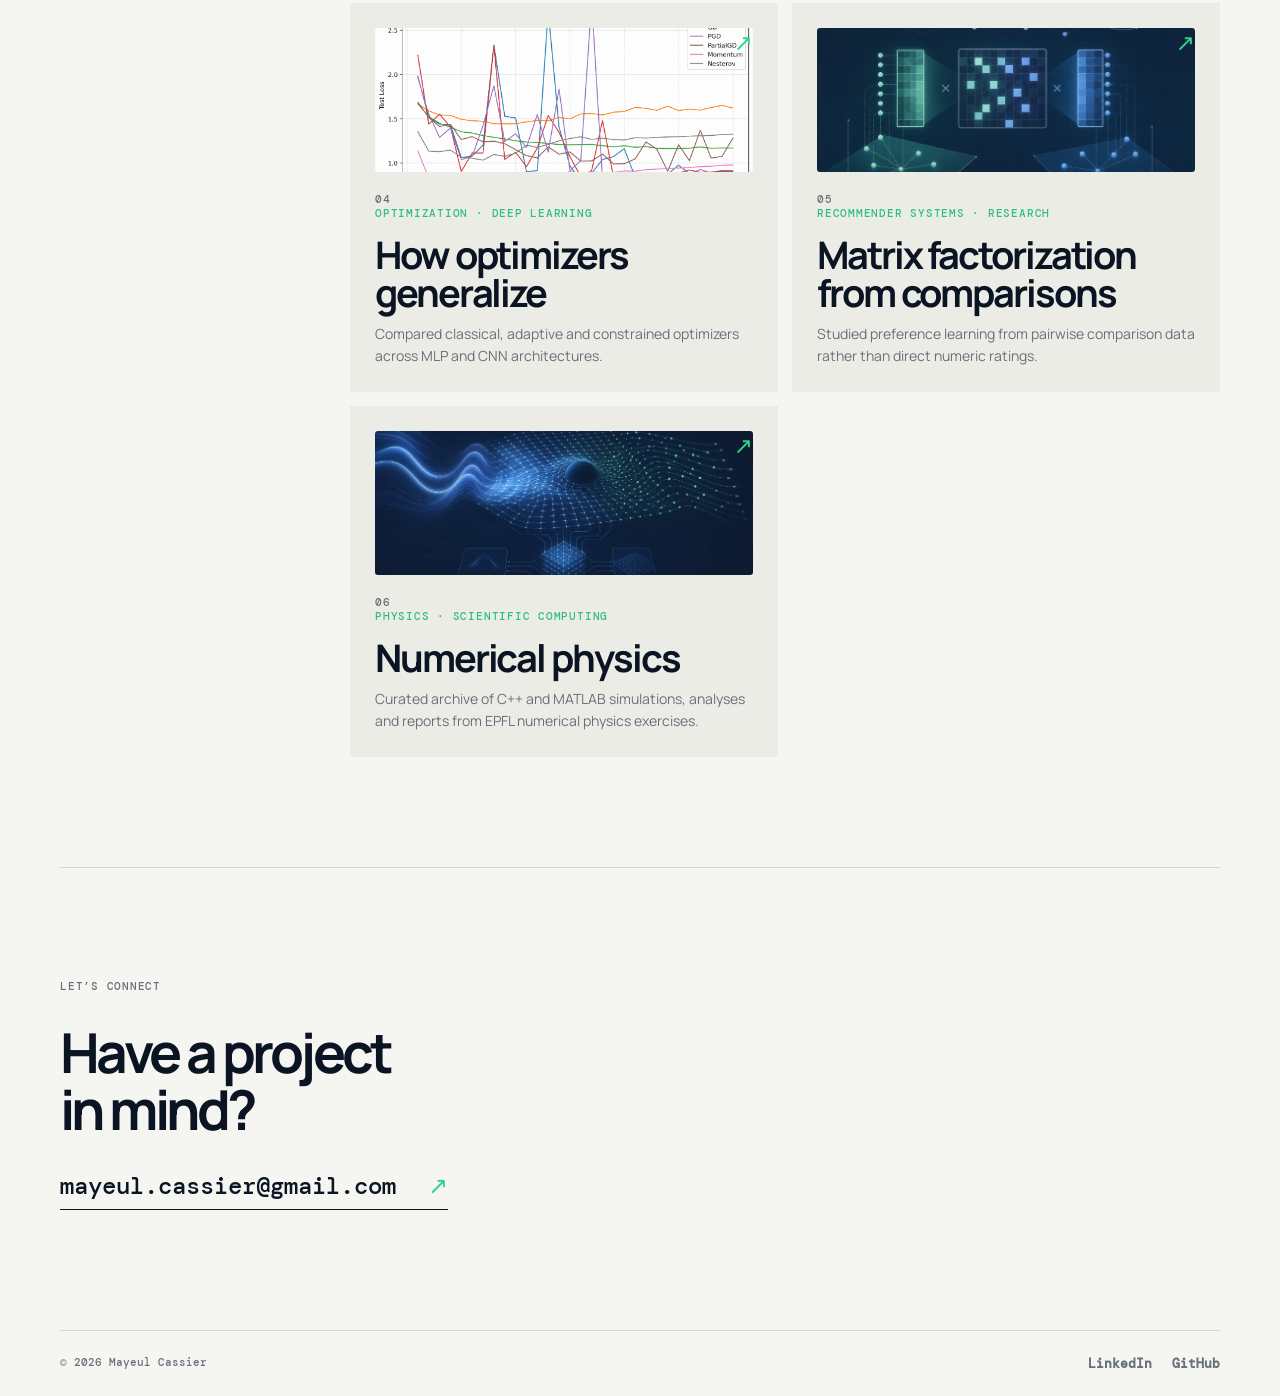
==== commit de323afc: "Improve mobile theme and logo rendering" ====
--- a/index.html
+++ b/index.html
@@ -14,13 +14,15 @@
       (() => {
         const savedTheme = localStorage.getItem('theme');
         const systemPrefersDark = window.matchMedia('(prefers-color-scheme: dark)').matches;
-        document.documentElement.dataset.theme = savedTheme || (systemPrefersDark ? 'dark' : 'light');
+        const theme = savedTheme || (systemPrefersDark ? 'dark' : 'light');
+        document.documentElement.dataset.theme = theme;
+        document.querySelector('meta[name="theme-color"]').setAttribute('content', theme === 'dark' ? '#08111f' : '#f5f5f1');
       })();
     </script>
   </head>
   <body>
     <header class="header container">
-      <a class="wordmark" href="#top" aria-label="Mayeul Cassier, home"><img src="assets/mayeul-cassier-mark.svg" alt="" /></a>
+      <a class="wordmark" href="#top" aria-label="Mayeul Cassier, home"><img class="mark-light" src="assets/mayeul-cassier-mark-light.svg" alt="" /><img class="mark-dark" src="assets/mayeul-cassier-mark-dark.svg" alt="" /></a>
       <nav aria-label="Primary navigation">
         <a href="#about">About</a>
         <a href="#experience">Experience</a>
@@ -39,7 +41,7 @@
         <p class="eyebrow">AI &amp; Data Science · Lausanne, Switzerland</p>
         <div class="identity-emblem" aria-hidden="true">
           <span class="orbit orbit-one"></span><span class="orbit orbit-two"></span><span class="orbit-dot"></span>
-          <img src="assets/mayeul-cassier-mark.svg" alt="" />
+          <img class="mark-light" src="assets/mayeul-cassier-mark-light.svg" alt="" /><img class="mark-dark" src="assets/mayeul-cassier-mark-dark.svg" alt="" />
         </div>
         <h1>Mayeul<br /><em>Cassier.</em></h1>
         <p class="hero-statement">Building thoughtful AI systems.</p>
--- a/styles.css
+++ b/styles.css
@@ -1,12 +1,13 @@
 :root { --bg:#f5f5f1; --surface:#ecece6; --text:#0b1422; --muted:#68707a; --line:#d7d7d0; --accent:#5affb0; --dark:#08111f; --shadow:0 20px 45px rgba(7,18,32,.08); }
 :root[data-theme="dark"] { --bg:#08111f; --surface:#101d2c; --text:#f2f5f5; --muted:#a5b0bc; --line:#233344; --accent:#5affb0; --dark:#f1f5f4; --shadow:0 20px 45px rgba(0,0,0,.25); }
 * { box-sizing:border-box; }
-html { scroll-behavior:smooth; }
+html { scroll-behavior:smooth; color-scheme:light; }
+html[data-theme="dark"] { color-scheme:dark; }
 body { margin:0; background:var(--bg); color:var(--text); font-family:Manrope,system-ui,sans-serif; transition:background .25s,color .25s; }
 a { color:inherit; text-decoration:none; }
 .container { width:min(1160px,calc(100% - 48px)); margin:auto; }
 .header { height:92px; display:flex; align-items:center; justify-content:space-between; border-bottom:1px solid var(--line); }
-.wordmark { display:flex; align-items:center; gap:9px; font:500 17px/1 "DM Mono",monospace; letter-spacing:-1px; }.wordmark img { width:32px; height:32px; }.wordmark span { color:var(--text); }
+.wordmark { display:flex; align-items:center; gap:9px; font:500 17px/1 "DM Mono",monospace; letter-spacing:-1px; }.wordmark img { width:32px; height:32px; }.wordmark .mark-dark,.identity-emblem .mark-dark { display:none; }.wordmark span { color:var(--text); }
 nav { display:flex; gap:28px; margin-left:auto; margin-right:28px; } nav a,.footer a,.language-link { color:var(--muted); font-size:13px; font-weight:700; } nav a:hover,.footer a:hover,.language-link:hover { color:var(--text); }.language-link { margin-right:18px; font:500 12px "DM Mono",monospace; letter-spacing:.08em; }
 .theme-toggle { border:0; color:var(--text); background:transparent; padding:5px; display:flex; align-items:center; gap:8px; cursor:pointer; font-size:18px; }.toggle-track { width:34px; height:19px; background:var(--text); border-radius:20px; padding:3px; display:flex; align-items:center; }.toggle-track span { display:block; width:13px; height:13px; border-radius:50%; background:var(--bg); transition:transform .2s; }:root[data-theme="dark"] .toggle-track span { transform:translateX(15px); }.sun,.moon { font-size:15px; color:var(--muted); }
 .hero { min-height:610px; padding:110px 0 62px; display:flex; flex-direction:column; position:relative; }.eyebrow,.section-label,.project-index,.project-type,.availability,.year { font:500 11px/1.3 "DM Mono",monospace; text-transform:uppercase; letter-spacing:.07em; color:var(--muted); }.hero h1 { margin:32px 0 15px; max-width:850px; font-size:clamp(54px,8vw,112px); line-height:.98; letter-spacing:-.075em; font-weight:700; }.hero h1 em { color:#27a872; font-family:Georgia,serif; font-weight:400; letter-spacing:-.08em; }.hero-statement { margin:0; color:var(--muted); font-size:clamp(18px,2.3vw,28px); letter-spacing:-.04em; }.identity-emblem { position:absolute; top:112px; right:5%; width:154px; aspect-ratio:1; display:grid; place-items:center; }.identity-emblem img { width:94px; height:94px; position:relative; z-index:2; }.orbit { position:absolute; border:1px solid color-mix(in srgb,var(--accent) 58%,transparent); border-radius:50%; animation:orbit 11s linear infinite; }.orbit-one { width:142px; height:142px; border-left-color:transparent; }.orbit-two { width:116px; height:116px; border-right-color:transparent; animation-duration:7s; animation-direction:reverse; }.orbit-dot { position:absolute; width:9px; height:9px; border-radius:50%; background:var(--accent); box-shadow:0 0 22px var(--accent); transform:translate(57px,-46px); animation:pulse 2.8s ease-in-out infinite; }.hero-bottom { display:flex; justify-content:space-between; align-items:end; gap:40px; margin-top:auto; }.intro { max-width:410px; margin:0; font-size:18px; line-height:1.55; color:var(--muted); }.button { padding:15px 18px; background:var(--text); color:var(--bg); font-size:13px; font-weight:800; border-radius:3px; white-space:nowrap; }.button span,.contact-email span { margin-left:18px; color:#31d38a; }.availability { margin-top:74px; }.availability span { display:inline-block; width:8px; height:8px; background:#31d38a; border-radius:50%; margin-right:8px; }
@@ -17,4 +18,6 @@
 .contact { margin-top:10px; padding:100px 0 120px; border-top:1px solid var(--line); }.contact h2 { margin:31px 0; }.contact-email { display:inline-block; padding-bottom:8px; border-bottom:1px solid var(--text); font:500 clamp(16px,2vw,24px) "DM Mono",monospace; }.footer { padding:24px 0; border-top:1px solid var(--line); display:flex; justify-content:space-between; color:var(--muted); font:500 11px "DM Mono",monospace; }.footer p { margin:0; }.footer div { display:flex; gap:20px; }
 @keyframes orbit { to { transform:rotate(360deg); } } @keyframes pulse { 50% { transform:translate(57px,-46px) scale(.65); opacity:.45; } }
 @media (prefers-reduced-motion:reduce) { *,*::before,*::after { animation-duration:.01ms !important; animation-iteration-count:1 !important; scroll-behavior:auto !important; } }
+html[data-theme="dark"] .wordmark .mark-light,html[data-theme="dark"] .identity-emblem .mark-light { display:none; }
+html[data-theme="dark"] .wordmark .mark-dark,html[data-theme="dark"] .identity-emblem .mark-dark { display:block; }
 @media (max-width:700px) { .container { width:min(100% - 32px,1160px); }.header { height:72px; } nav { display:none; }.language-link { margin-left:auto; margin-right:14px; }.hero { min-height:620px; padding-top:75px; }.hero h1 { margin:27px 0 12px; font-size:56px; }.identity-emblem { top:68px; right:0; width:96px; }.identity-emblem img { width:62px; height:62px; }.orbit-one { width:92px; height:92px; }.orbit-two { width:72px; height:72px; }.orbit-dot { transform:translate(35px,-29px); }.hero-bottom { align-items:start; flex-direction:column; }.availability { margin-top:58px; }.section { grid-template-columns:1fr; gap:35px; padding:70px 0; }.timeline-item { grid-template-columns:1fr; gap:11px; }.education-grid,.project-grid { grid-template-columns:1fr; }.project-main { grid-column:auto; }.project-card { min-height:310px; }.project-main { min-height:360px; }.contact { padding:75px 0; }.footer { gap:20px; flex-direction:column; } }
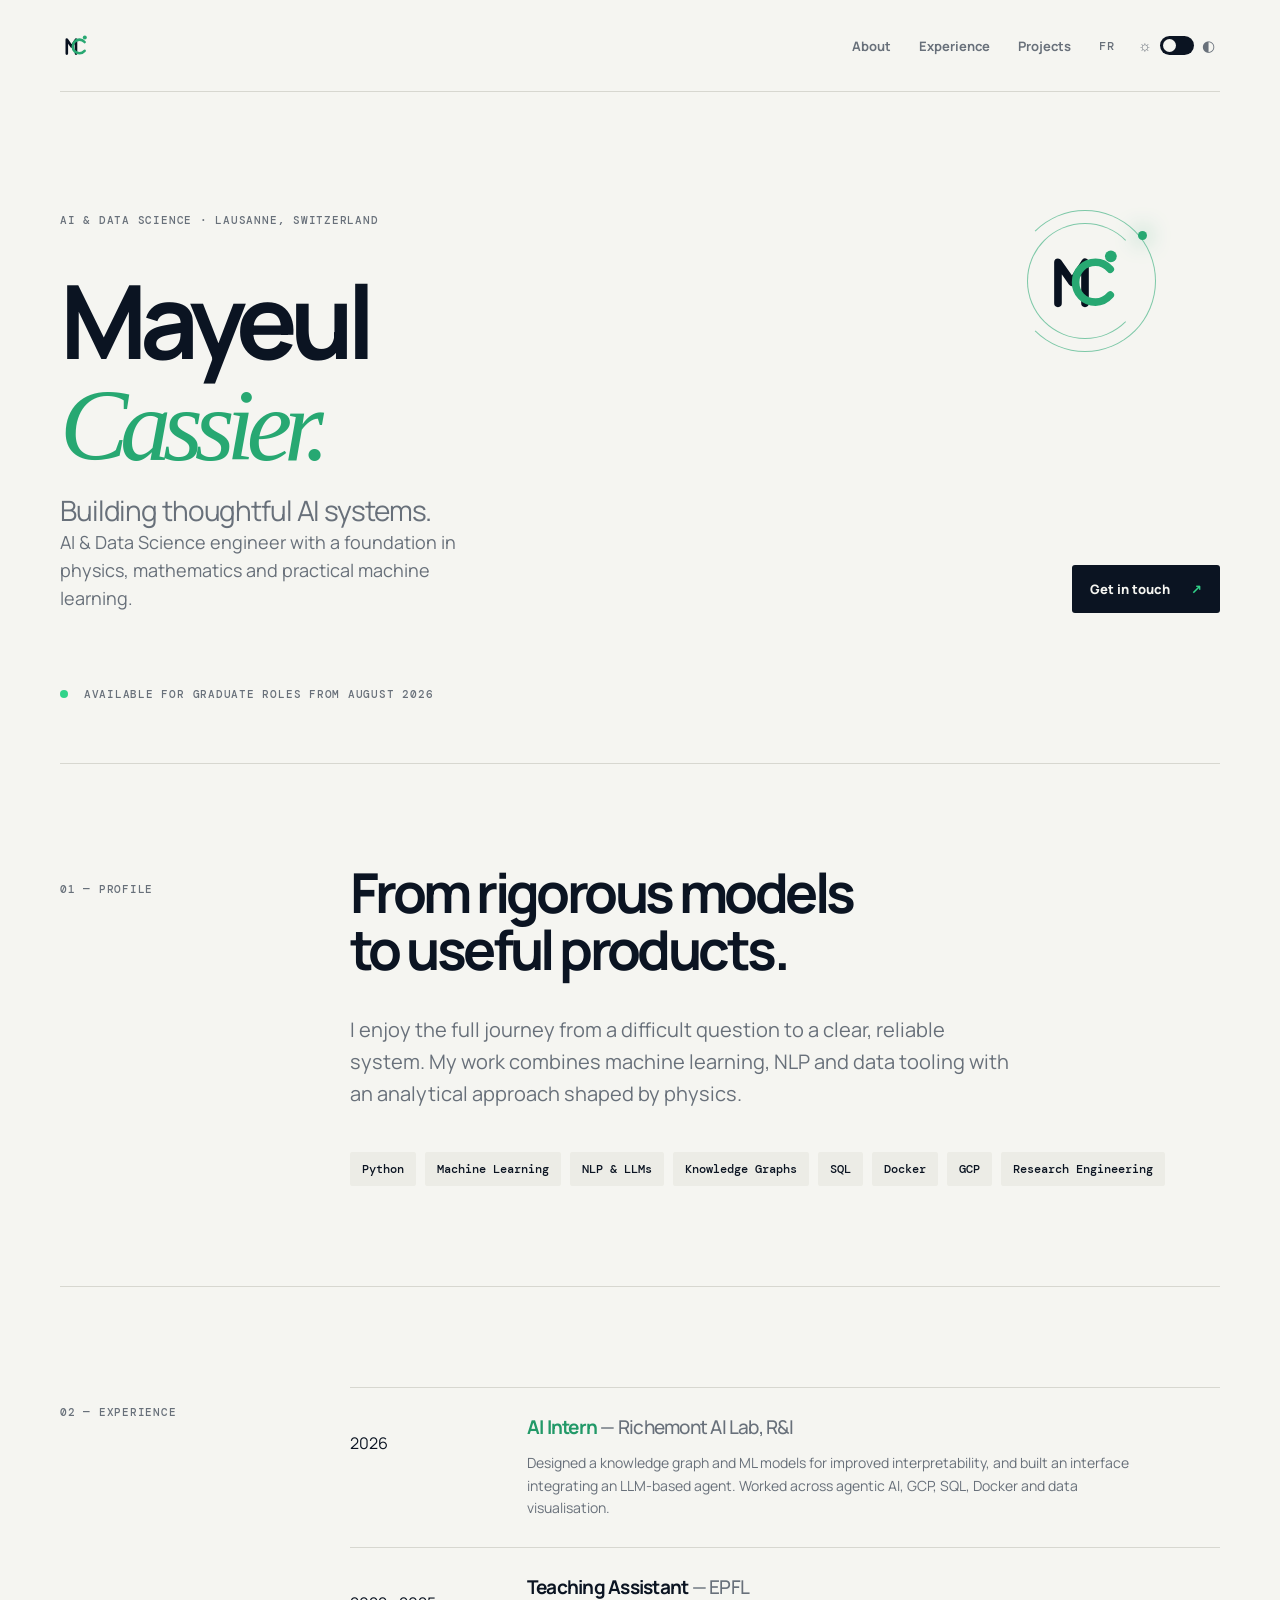
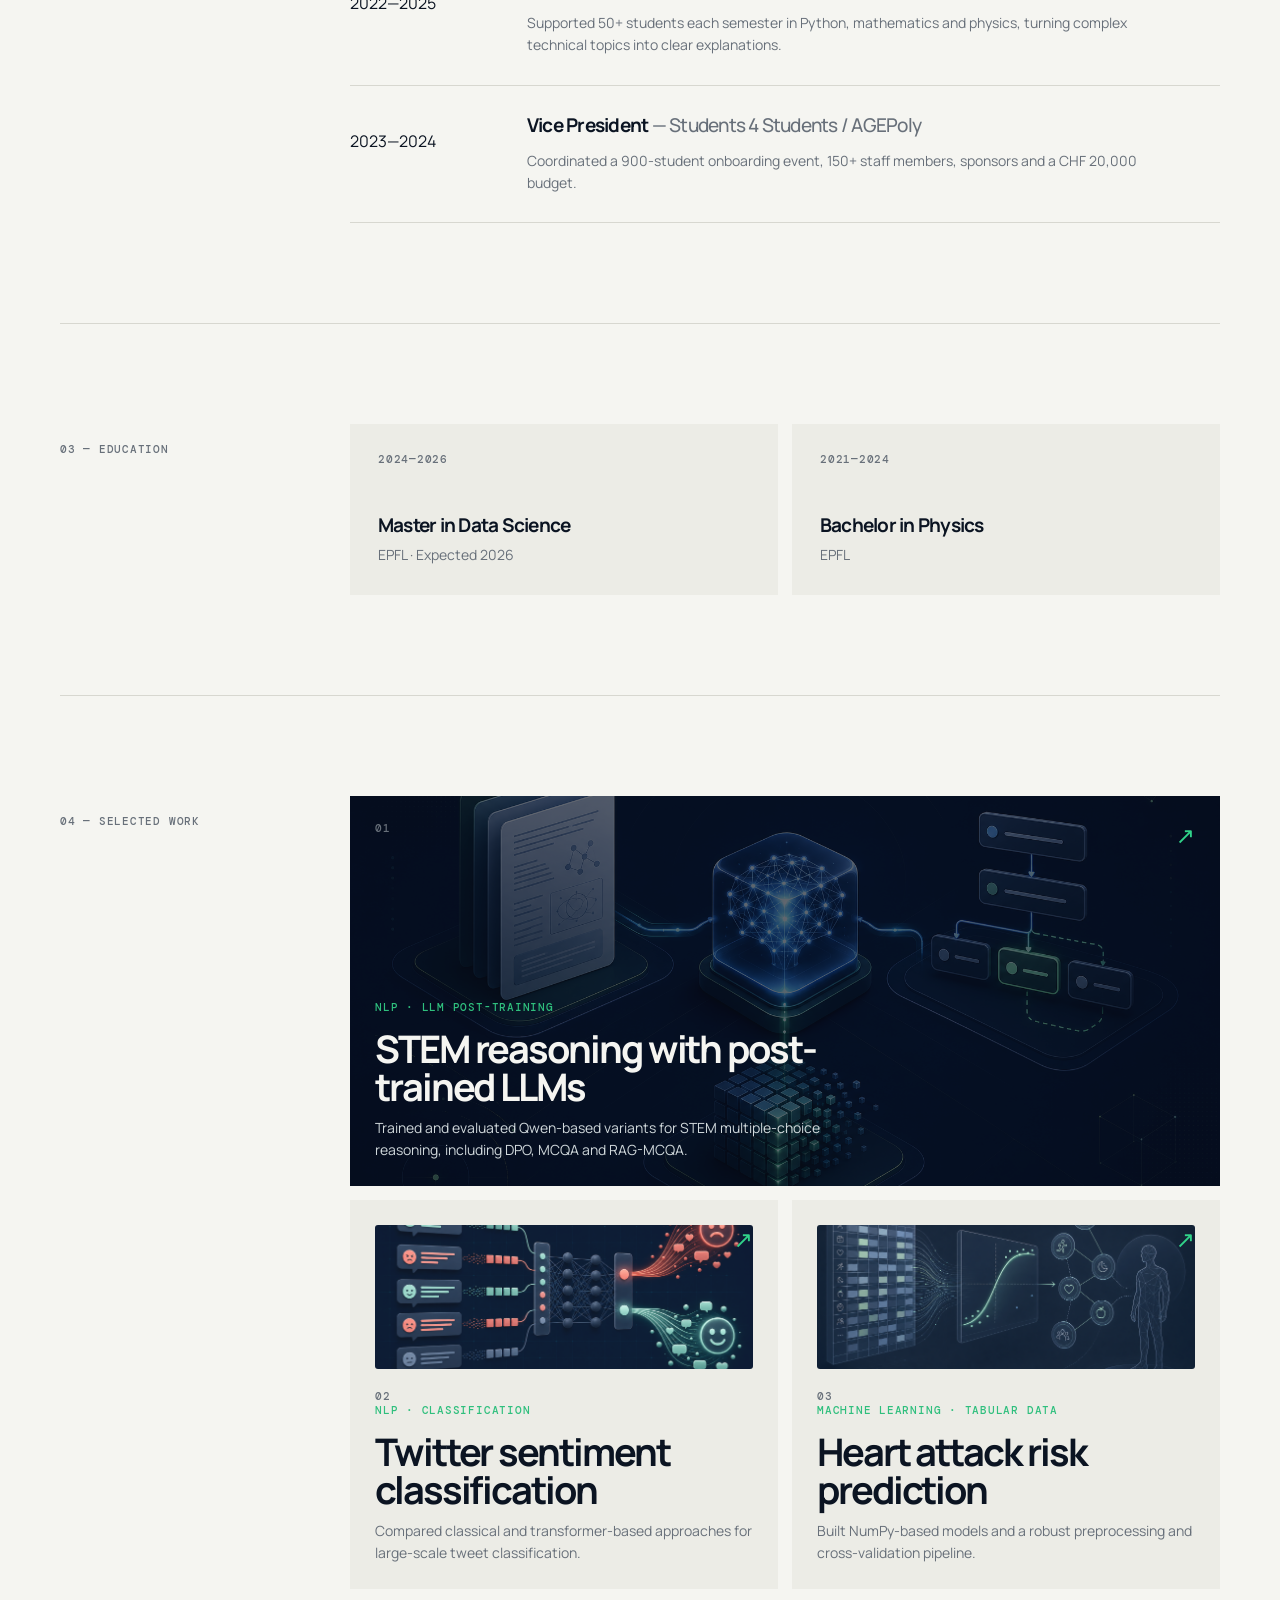
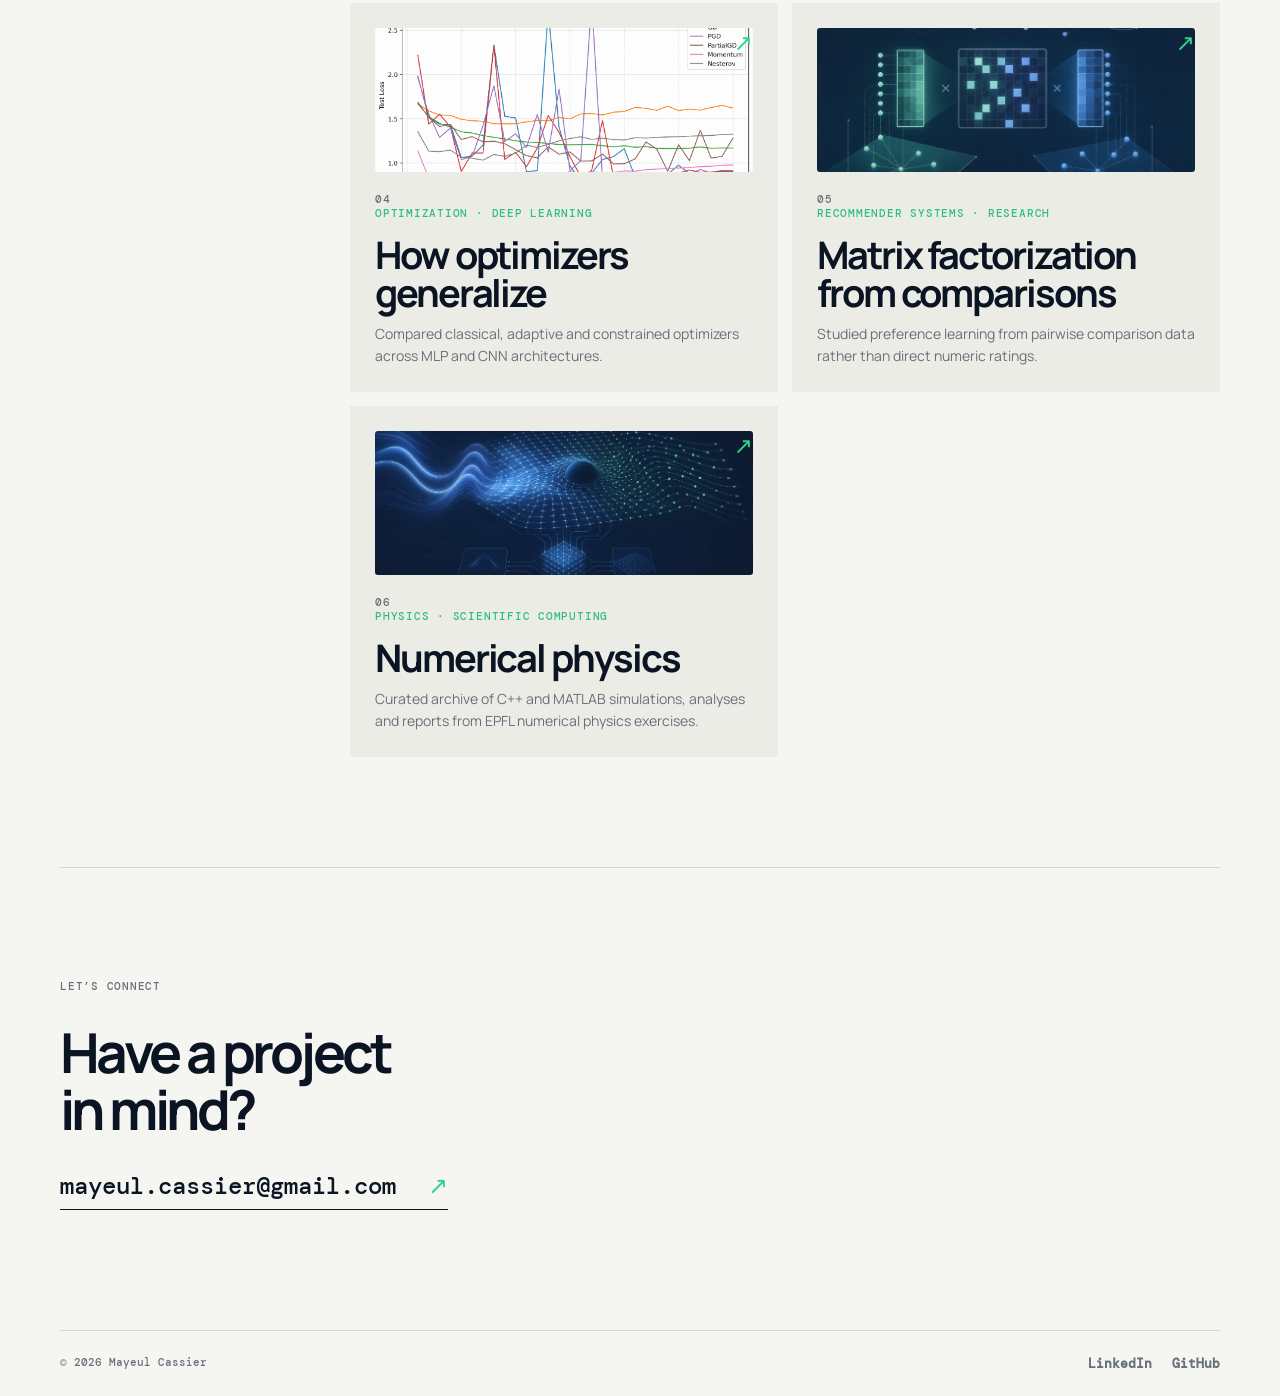
==== commit d655b19d: "Make light theme explicit on mobile" ====
--- a/index.html
+++ b/index.html
@@ -3,6 +3,7 @@
   <head>
     <meta charset="UTF-8" />
     <meta name="viewport" content="width=device-width, initial-scale=1.0" />
+    <meta name="color-scheme" content="light dark" />
     <meta name="description" content="Mayeul Cassier — AI & Data Science engineer based in Lausanne." />
     <meta name="theme-color" content="#08111f" />
     <title>Mayeul Cassier — AI & Data Science</title>
@@ -16,6 +17,7 @@
         const systemPrefersDark = window.matchMedia('(prefers-color-scheme: dark)').matches;
         const theme = savedTheme || (systemPrefersDark ? 'dark' : 'light');
         document.documentElement.dataset.theme = theme;
+        document.documentElement.style.colorScheme = theme;
         document.querySelector('meta[name="theme-color"]').setAttribute('content', theme === 'dark' ? '#08111f' : '#f5f5f1');
       })();
     </script>
--- a/styles.css
+++ b/styles.css
@@ -1,4 +1,5 @@
 :root { --bg:#f5f5f1; --surface:#ecece6; --text:#0b1422; --muted:#68707a; --line:#d7d7d0; --accent:#5affb0; --dark:#08111f; --shadow:0 20px 45px rgba(7,18,32,.08); }
+:root[data-theme="light"] { --bg:#f5f5f1; --surface:#ecece6; --text:#0b1422; --muted:#68707a; --line:#d7d7d0; --accent:#27a872; --dark:#08111f; --shadow:0 20px 45px rgba(7,18,32,.08); }
 :root[data-theme="dark"] { --bg:#08111f; --surface:#101d2c; --text:#f2f5f5; --muted:#a5b0bc; --line:#233344; --accent:#5affb0; --dark:#f1f5f4; --shadow:0 20px 45px rgba(0,0,0,.25); }
 * { box-sizing:border-box; }
 html { scroll-behavior:smooth; color-scheme:light; }
@@ -7,7 +8,7 @@
 a { color:inherit; text-decoration:none; }
 .container { width:min(1160px,calc(100% - 48px)); margin:auto; }
 .header { height:92px; display:flex; align-items:center; justify-content:space-between; border-bottom:1px solid var(--line); }
-.wordmark { display:flex; align-items:center; gap:9px; font:500 17px/1 "DM Mono",monospace; letter-spacing:-1px; }.wordmark img { width:32px; height:32px; }.wordmark .mark-dark,.identity-emblem .mark-dark { display:none; }.wordmark span { color:var(--text); }
+.wordmark { display:flex; align-items:center; gap:9px; font:500 17px/1 "DM Mono",monospace; letter-spacing:-1px; }.wordmark img { width:32px; height:32px; }.mark-light,.mark-dark { display:none; }.wordmark span { color:var(--text); }
 nav { display:flex; gap:28px; margin-left:auto; margin-right:28px; } nav a,.footer a,.language-link { color:var(--muted); font-size:13px; font-weight:700; } nav a:hover,.footer a:hover,.language-link:hover { color:var(--text); }.language-link { margin-right:18px; font:500 12px "DM Mono",monospace; letter-spacing:.08em; }
 .theme-toggle { border:0; color:var(--text); background:transparent; padding:5px; display:flex; align-items:center; gap:8px; cursor:pointer; font-size:18px; }.toggle-track { width:34px; height:19px; background:var(--text); border-radius:20px; padding:3px; display:flex; align-items:center; }.toggle-track span { display:block; width:13px; height:13px; border-radius:50%; background:var(--bg); transition:transform .2s; }:root[data-theme="dark"] .toggle-track span { transform:translateX(15px); }.sun,.moon { font-size:15px; color:var(--muted); }
 .hero { min-height:610px; padding:110px 0 62px; display:flex; flex-direction:column; position:relative; }.eyebrow,.section-label,.project-index,.project-type,.availability,.year { font:500 11px/1.3 "DM Mono",monospace; text-transform:uppercase; letter-spacing:.07em; color:var(--muted); }.hero h1 { margin:32px 0 15px; max-width:850px; font-size:clamp(54px,8vw,112px); line-height:.98; letter-spacing:-.075em; font-weight:700; }.hero h1 em { color:#27a872; font-family:Georgia,serif; font-weight:400; letter-spacing:-.08em; }.hero-statement { margin:0; color:var(--muted); font-size:clamp(18px,2.3vw,28px); letter-spacing:-.04em; }.identity-emblem { position:absolute; top:112px; right:5%; width:154px; aspect-ratio:1; display:grid; place-items:center; }.identity-emblem img { width:94px; height:94px; position:relative; z-index:2; }.orbit { position:absolute; border:1px solid color-mix(in srgb,var(--accent) 58%,transparent); border-radius:50%; animation:orbit 11s linear infinite; }.orbit-one { width:142px; height:142px; border-left-color:transparent; }.orbit-two { width:116px; height:116px; border-right-color:transparent; animation-duration:7s; animation-direction:reverse; }.orbit-dot { position:absolute; width:9px; height:9px; border-radius:50%; background:var(--accent); box-shadow:0 0 22px var(--accent); transform:translate(57px,-46px); animation:pulse 2.8s ease-in-out infinite; }.hero-bottom { display:flex; justify-content:space-between; align-items:end; gap:40px; margin-top:auto; }.intro { max-width:410px; margin:0; font-size:18px; line-height:1.55; color:var(--muted); }.button { padding:15px 18px; background:var(--text); color:var(--bg); font-size:13px; font-weight:800; border-radius:3px; white-space:nowrap; }.button span,.contact-email span { margin-left:18px; color:#31d38a; }.availability { margin-top:74px; }.availability span { display:inline-block; width:8px; height:8px; background:#31d38a; border-radius:50%; margin-right:8px; }
@@ -18,6 +19,5 @@
 .contact { margin-top:10px; padding:100px 0 120px; border-top:1px solid var(--line); }.contact h2 { margin:31px 0; }.contact-email { display:inline-block; padding-bottom:8px; border-bottom:1px solid var(--text); font:500 clamp(16px,2vw,24px) "DM Mono",monospace; }.footer { padding:24px 0; border-top:1px solid var(--line); display:flex; justify-content:space-between; color:var(--muted); font:500 11px "DM Mono",monospace; }.footer p { margin:0; }.footer div { display:flex; gap:20px; }
 @keyframes orbit { to { transform:rotate(360deg); } } @keyframes pulse { 50% { transform:translate(57px,-46px) scale(.65); opacity:.45; } }
 @media (prefers-reduced-motion:reduce) { *,*::before,*::after { animation-duration:.01ms !important; animation-iteration-count:1 !important; scroll-behavior:auto !important; } }
-html[data-theme="dark"] .wordmark .mark-light,html[data-theme="dark"] .identity-emblem .mark-light { display:none; }
-html[data-theme="dark"] .wordmark .mark-dark,html[data-theme="dark"] .identity-emblem .mark-dark { display:block; }
+html:not([data-theme="dark"]) .mark-light,html[data-theme="dark"] .mark-dark { display:block; }
 @media (max-width:700px) { .container { width:min(100% - 32px,1160px); }.header { height:72px; } nav { display:none; }.language-link { margin-left:auto; margin-right:14px; }.hero { min-height:620px; padding-top:75px; }.hero h1 { margin:27px 0 12px; font-size:56px; }.identity-emblem { top:68px; right:0; width:96px; }.identity-emblem img { width:62px; height:62px; }.orbit-one { width:92px; height:92px; }.orbit-two { width:72px; height:72px; }.orbit-dot { transform:translate(35px,-29px); }.hero-bottom { align-items:start; flex-direction:column; }.availability { margin-top:58px; }.section { grid-template-columns:1fr; gap:35px; padding:70px 0; }.timeline-item { grid-template-columns:1fr; gap:11px; }.education-grid,.project-grid { grid-template-columns:1fr; }.project-main { grid-column:auto; }.project-card { min-height:310px; }.project-main { min-height:360px; }.contact { padding:75px 0; }.footer { gap:20px; flex-direction:column; } }
